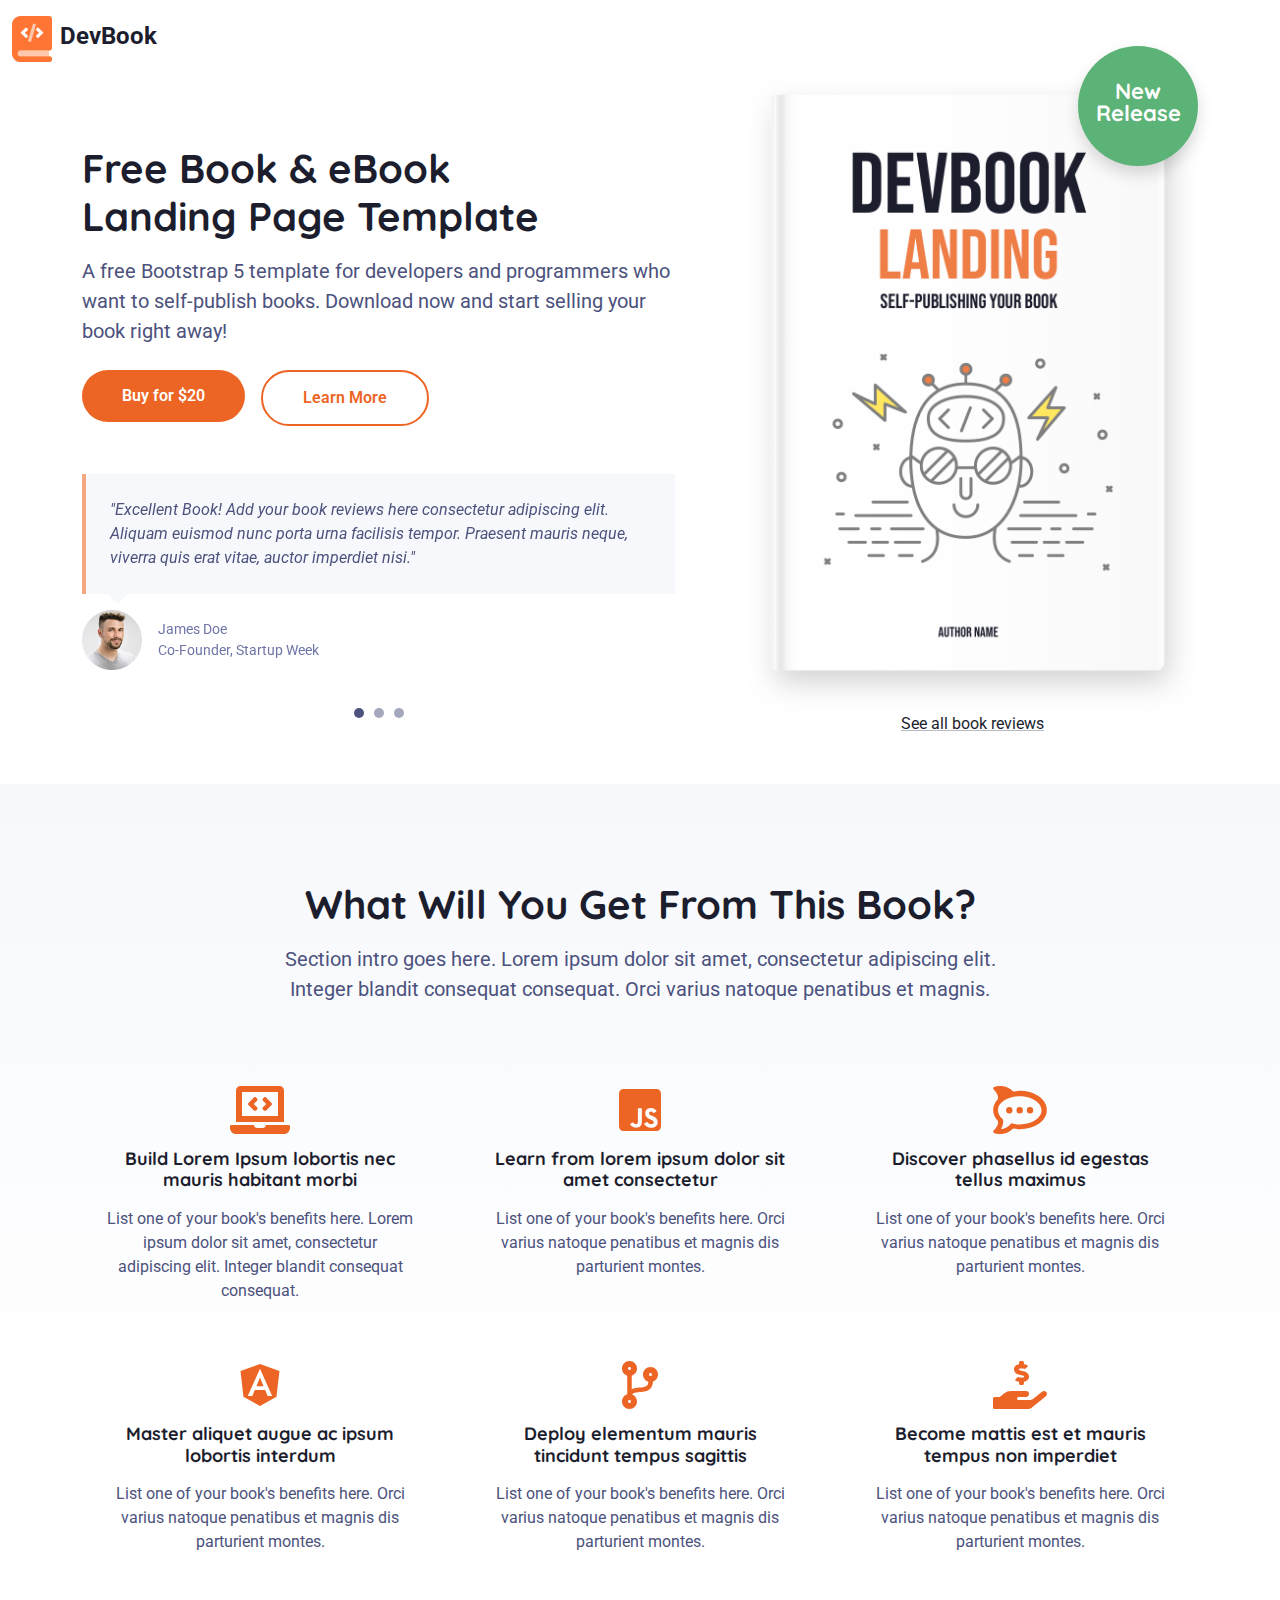
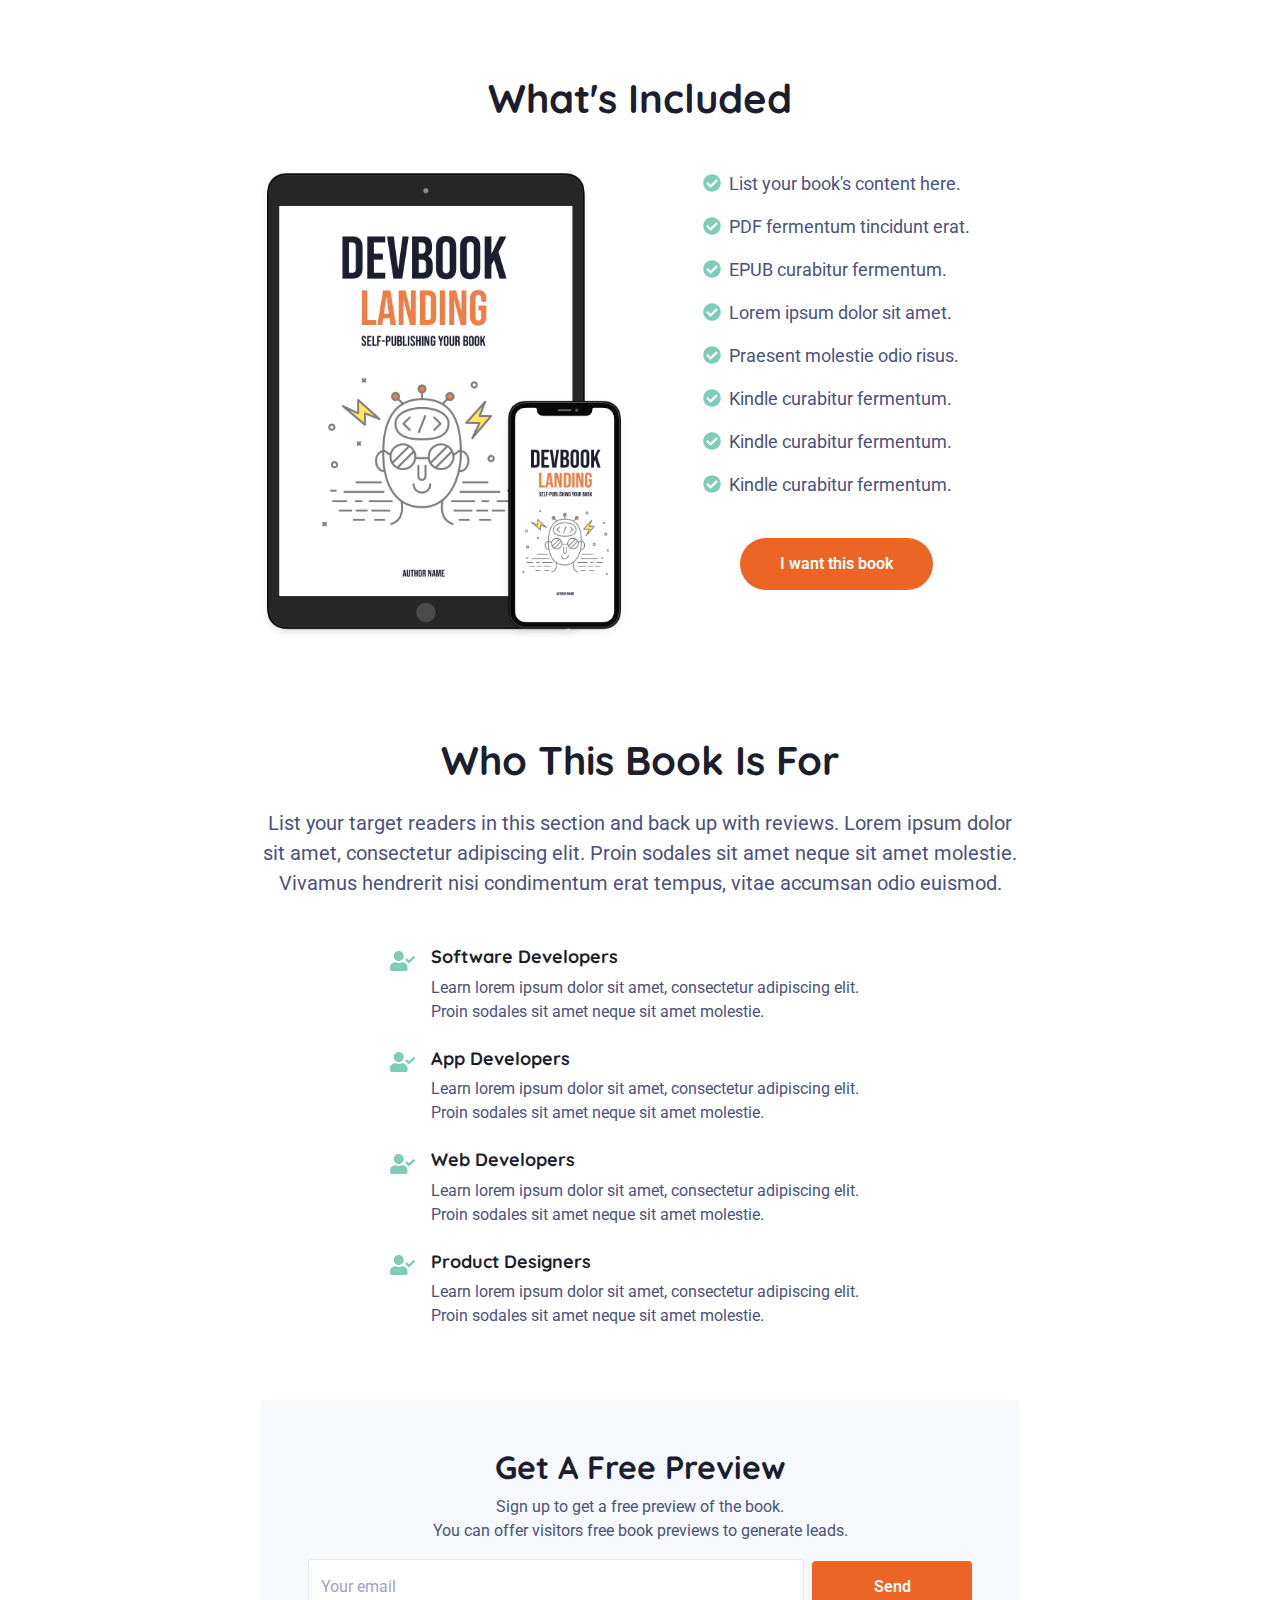
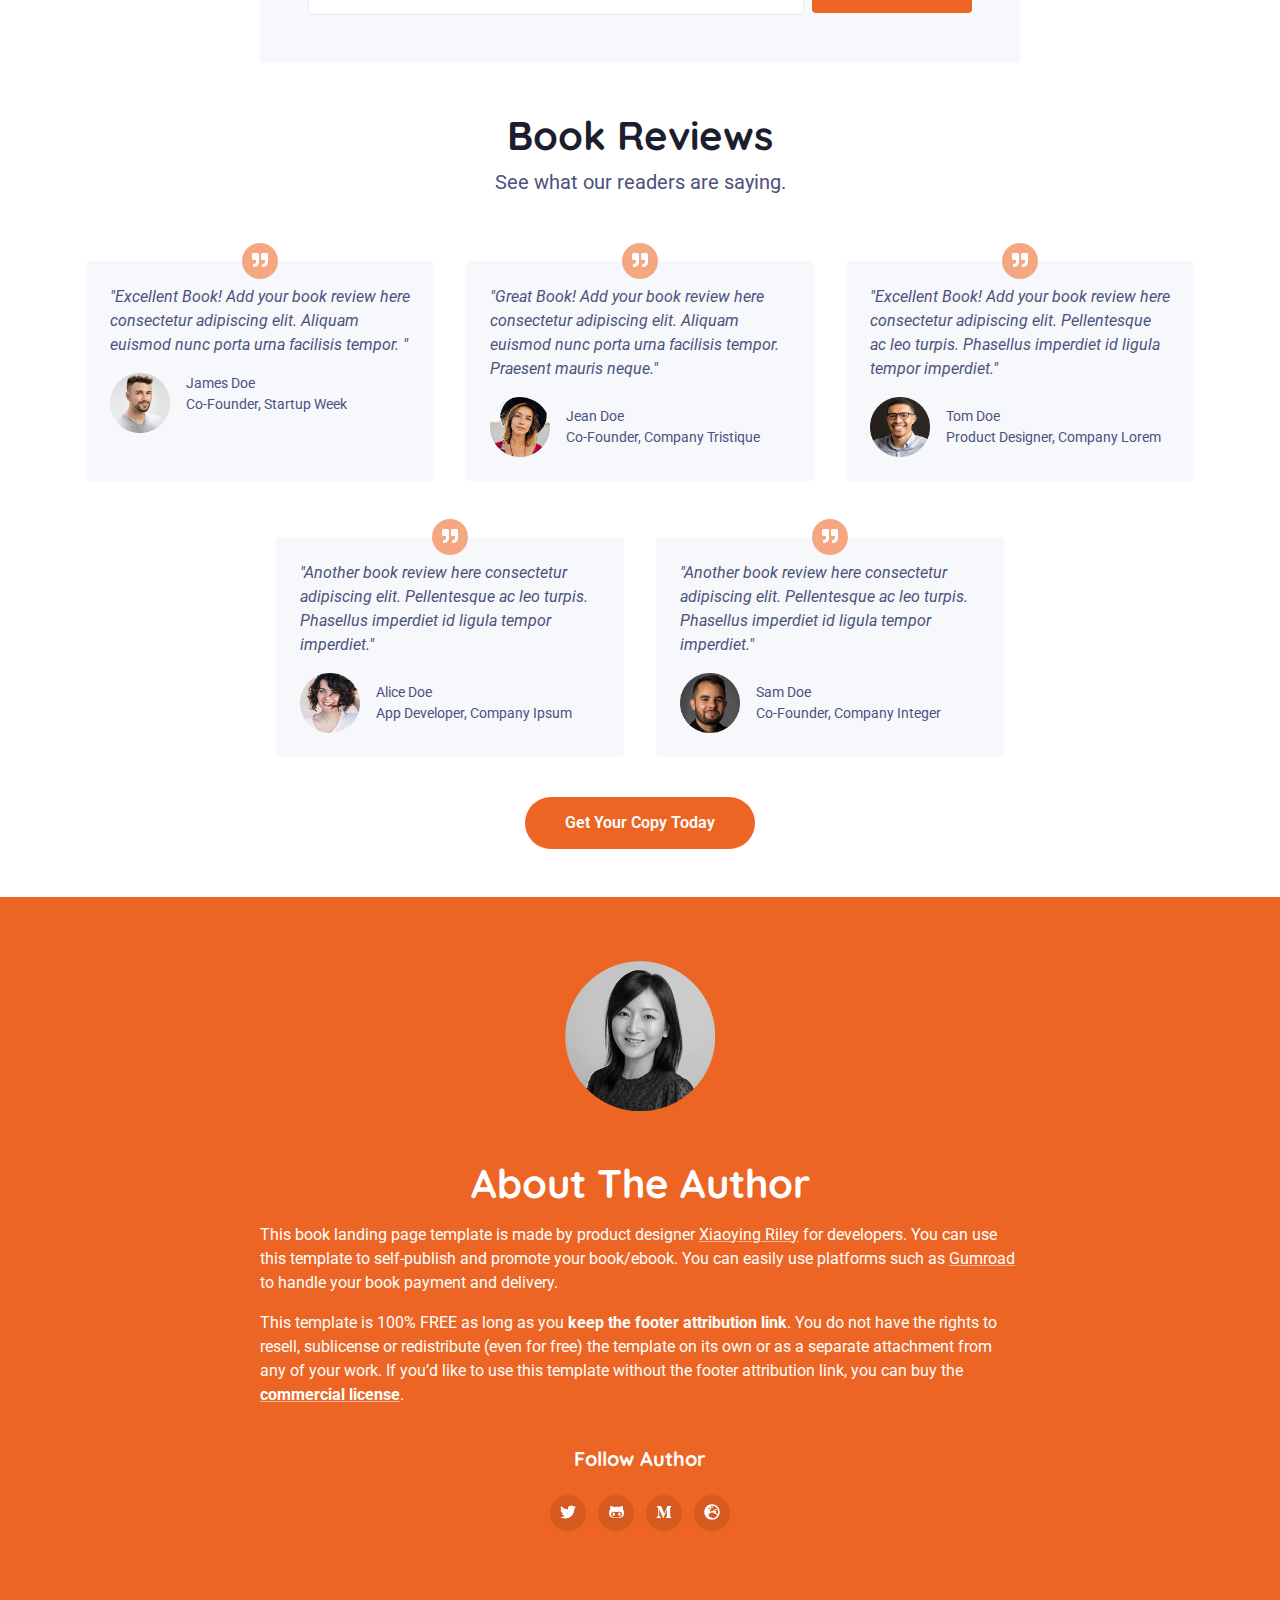
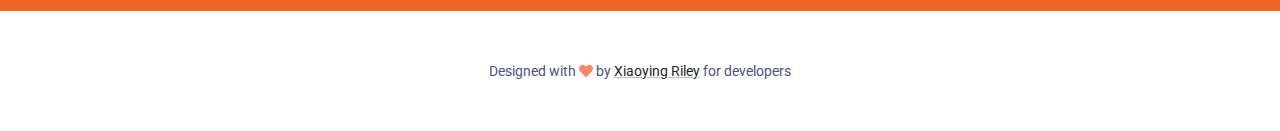
==== index.html @ 5df31b60 "tt" ====
<!DOCTYPE html>
<html lang="en"> 
<head>
    <title>DevBook - Bootstrap 5 Book/eBook Landing Page Template For Developers</title>
    
    <!-- Meta -->
    <meta charset="utf-8">
    <meta http-equiv="X-UA-Compatible" content="IE=edge">
    <meta name="viewport" content="width=device-width, initial-scale=1.0">
    <meta name="description" content="">
    <meta name="author" content="Xiaoying Riley at 3rd Wave Media">    
    <link rel="shortcut icon" href="favicon.ico"> 
    
    <!-- Google Font -->
    <link href="https://fonts.googleapis.com/css?family=Quicksand:700|Roboto:400,400i,700&display=swap" rel="stylesheet">
    
    <!-- FontAwesome JS-->
    <script defer src="assets/fontawesome/js/all.min.js"></script>

    <!-- Theme CSS -->  
    <link id="theme-style" rel="stylesheet" href="assets/css/theme.css">

</head> 

<body>    
    <header class="header">	    
        <div class="branding">
            <div class="container-fluid position-relative py-3">
                <div class="logo-wrapper">
	                <div class="site-logo"><a class="navbar-brand" href="index.html"><img class="logo-icon me-2" src="assets/images/site-logo.svg" alt="logo" ><span class="logo-text">DevBook</span></a></div>    
                </div><!--//docs-logo-wrapper-->
	        
            </div><!--//container-->
        </div><!--//branding-->
    </header><!--//header-->
    
    <section class="hero-section">
	    <div class="container">
		    <div class="row">
			    <div class="col-12 col-md-7 pt-5 mb-5 align-self-center">
				    <div class="promo pe-md-3 pe-lg-5">
					    <h1 class="headline mb-3">
						    Free Book &amp; eBook <br>Landing Page Template   
					    </h1><!--//headline-->
					    <div class="subheadline mb-4">
						    A free Bootstrap 5 template for developers and programmers who want to self-publish books. Download now and start selling your book right away!
						    
					    </div><!--//subheading-->
					    
					    <div class="cta-holder row gx-md-3 gy-3 gy-md-0">
						    <div class="col-12 col-md-auto">
						        <a class="btn btn-primary w-100" href="https://themes.3rdwavemedia.com/bootstrap-templates/startup/devbook-free-bootstrap-5-book-ebook-landing-page-template-for-developers/">Buy for $20</a>
						    </div>
						    <div class="col-12 col-md-auto">
						        <a class="btn btn-secondary scrollto w-100" href="#benefits-section">Learn More</a>
						    </div>
					    </div><!--//cta-holder-->
					    
					    <div class="hero-quotes mt-5">
						    <div id="quotes-carousel" class="quotes-carousel carousel slide carousel-fade mb-5" data-bs-ride="carousel" data-bs-interval="8000">
								<ol class="carousel-indicators">
									<li data-bs-target="#quotes-carousel" data-bs-slide-to="0" class="active"></li>
									<li data-bs-target="#quotes-carousel" data-bs-slide-to="1"></li>
									<li data-bs-target="#quotes-carousel" data-bs-slide-to="2"></li>
								</ol>
							  
							    <div class="carousel-inner">
								    <div class="carousel-item active">
								        <blockquote class="quote p-4 theme-bg-light">
									        "Excellent Book! Add your book reviews here consectetur adipiscing elit. Aliquam euismod nunc porta urna facilisis tempor. Praesent mauris neque, viverra quis erat vitae, auctor imperdiet nisi."     
								        </blockquote><!--//item-->
								        <div class="source row gx-md-3 gy-3 gy-md-0 align-items-center">
									        <div class="col-12 col-md-auto text-center text-md-start">
									            <img class="source-profile" src="assets/images/profiles/profile-1.png" alt="image" >
									        </div><!--//col-->
									        <div class="col source-info text-center text-md-start">
										        <div class="source-name">James Doe</div>
										        <div class="soure-title">Co-Founder, Startup Week</div>
										    </div><!--//col-->
								        </div><!--//source-->
								    </div><!--//carousel-item-->
								    <div class="carousel-item">
								        <blockquote class="quote p-4 theme-bg-light">
									        "Highly recommended consectetur adipiscing elit. Proin et auctor dolor, sed venenatis massa. Vestibulum ullamcorper lobortis nisi non placerat praesent mauris neque"     
								        </blockquote><!--//item-->
								        <div class="source row gx-md-3 gy-3 gy-md-0 align-items-center">
									        <div class="col-12 col-md-auto text-center text-md-start">
									            <img class="source-profile" src="assets/images/profiles/profile-2.png" alt="image" >
									        </div><!--//col-->
									        <div class="col source-info text-center text-md-start">
										        <div class="source-name">Jean Doe</div>
										        <div class="soure-title">Co-Founder, Startup Week</div>
										    </div><!--//col-->
								        </div><!--//source-->
								    </div><!--//carousel-item-->
								    <div class="carousel-item">
								        <blockquote class="quote p-4 theme-bg-light">
									        "Awesome! Lorem ipsum dolor sit amet, consectetur adipiscing elit. Aliquam euismod nunc porta urna facilisis tempor. Praesent mauris neque, viverra quis erat vitae."     
								        </blockquote><!--//item-->
								        <div class="source row gx-md-3 gy-3 gy-md-0 align-items-center">
									        <div class="col-12 col-md-auto text-center text-md-start">
									            <img class="source-profile" src="assets/images/profiles/profile-3.png" alt="image" >
									        </div><!--//col-->
									        <div class="col source-info text-center text-md-start">
										        <div class="source-name">Andy Doe</div>
										        <div class="soure-title">Frontend Developer, Company Lorem</div>
										    </div><!--//col-->
								        </div><!--//source-->
								    </div><!--//carousel-item-->
								</div><!--//carousel-inner-->
							</div><!--//quotes-carousel-->
							
					    </div><!--//hero-quotes-->
				    </div><!--//promo-->
			    </div><!--col-->
			    <div class="col-12 col-md-5 mb-5 align-self-center">
				    <div class="book-cover-holder">
					    <img class="img-fluid book-cover" src="assets/images/devbook-cover.png" alt="book cover" >
					    <div class="book-badge d-inline-block shadow">
						    New<br>Release
					    </div>
				    </div><!--//book-cover-holder-->
				    <div class="text-center"><a class="theme-link scrollto" href="#reviews-section">See all book reviews</a></div>
			    </div><!--col-->
		    </div><!--//row-->
	    </div><!--//container-->
    </section><!--//hero-section-->
    
    <section id="benefits-section" class="benefits-section theme-bg-light-gradient py-5">
	    <div class="container py-5">
		    <h2 class="section-heading text-center mb-3">What Will You Get From This Book?</h2>
		    <div class="section-intro single-col-max mx-auto text-center mb-5">Section intro goes here. Lorem ipsum dolor sit amet, consectetur adipiscing elit. Integer blandit consequat consequat. Orci varius natoque penatibus et magnis. </div>
		    <div class="row text-center">
			    <div class="item col-12 col-md-6 col-lg-4">
				    <div class="item-inner p-3 p-lg-4">
					    <div class="item-header mb-3">
						    <div class="item-icon"><i class="fas fa-laptop-code"></i></div>
						    <h3 class="item-heading">Build Lorem Ipsum lobortis nec mauris habitant morbi</h3>
					    </div><!--//item-heading-->
					    <div class="item-desc">
						    List one of your book's benefits here. Lorem ipsum dolor sit amet, consectetur adipiscing elit. Integer blandit consequat consequat. 
					    </div><!--//item-desc-->
				    </div><!--//item-inner-->
			    </div><!--//item-->
			    <div class="item col-12 col-md-6 col-lg-4">
				    <div class="item-inner p-3 p-lg-4">
					    <div class="item-header mb-3">
						    <div class="item-icon"><i class="fab fa-js-square"></i></div>
						    <h3 class="item-heading">Learn from lorem ipsum dolor sit amet consectetur</h3>
					    </div><!--//item-heading-->
					    <div class="item-desc">
						    List one of your book's benefits here. Orci varius natoque penatibus et magnis dis parturient montes.
					    </div><!--//item-desc-->
				    </div><!--//item-inner-->
			    </div><!--//item-->
			    <div class="item col-12 col-md-6 col-lg-4">
				    <div class="item-inner p-3 p-lg-4">
					    <div class="item-header mb-3">
						    <div class="item-icon"><i class="fab fa-rocketchat"></i></div>
						    <h3 class="item-heading">Discover phasellus id egestas tellus maximus</h3>
					    </div><!--//item-heading-->
					    <div class="item-desc">
						    List one of your book's benefits here. Orci varius natoque penatibus et magnis dis parturient montes. 
					    </div><!--//item-desc-->
				    </div><!--//item-inner-->
			    </div><!--//item-->
			    <div class="item col-12 col-md-6 col-lg-4">
				    <div class="item-inner p-3 p-lg-4">
					    <div class="item-header mb-3">
						    <div class="item-icon"><i class="fab fa-angular"></i></div>
						    <h3 class="item-heading">Master aliquet augue ac ipsum lobortis interdum</h3>
					    </div><!--//item-heading-->
					    <div class="item-desc">
						    List one of your book's benefits here. Orci varius natoque penatibus et magnis dis parturient montes. 
					    </div><!--//item-desc-->
				    </div><!--//item-inner-->
			    </div><!--//item-->
			    <div class="item col-12 col-md-6 col-lg-4">
				    <div class="item-inner p-3 p-lg-4">
					    <div class="item-header mb-3">
						    <div class="item-icon"><i class="fas fa-code-branch"></i></div>
						    <h3 class="item-heading">Deploy elementum mauris tincidunt tempus sagittis</h3>
					    </div><!--//item-heading-->
					    <div class="item-desc">
						    List one of your book's benefits here. Orci varius natoque penatibus et magnis dis parturient montes. 
					    </div><!--//item-desc-->
				    </div><!--//item-inner-->
			    </div><!--//item-->
			    <div class="item col-12 col-md-6 col-lg-4">
				    <div class="item-inner p-3 p-lg-4">
					    <div class="item-header mb-3">
						    <div class="item-icon"><i class="fas fa-hand-holding-usd"></i></div>
						    <h3 class="item-heading">Become mattis est et mauris tempus non imperdiet</h3>
					    </div><!--//item-heading-->
					    <div class="item-desc">
						    List one of your book's benefits here. Orci varius natoque penatibus et magnis dis parturient montes. 
					    </div><!--//item-desc-->
				    </div><!--//item-inner-->
			    </div><!--//item-->
		    </div><!--//row-->
	    </div><!--//container-->
    </section><!--//benefits-section-->
    
    <section id="content-section" class="content-section">
	    <div class="container">
		    <div class="single-col-max mx-auto">
		    <h2 class="section-heading text-center mb-5">What's Included</h2>
			    <div class="row">
				    <div class="col-12 col-md-6">
					    <div class="figure-holder mb-5">
						    <img class="img-fluid" src="assets/images/devbook-devices.png" alt="image" >
					    </div><!--//figure-holder-->
				    </div><!--//col-->
				    <div class="col-12 col-md-6 mb-5">
					    <div class="key-points mb-4 text-center">
						    <ul class="key-points-list list-unstyled mb-4 mx-auto d-inline-block text-start">
							    <li><i class="fas fa-check-circle me-2"></i>List your book's content here.</li>
							    <li><i class="fas fa-check-circle me-2"></i>PDF fermentum tincidunt erat.</li>
							    <li><i class="fas fa-check-circle me-2"></i>EPUB curabitur fermentum.</li>
							    <li><i class="fas fa-check-circle me-2"></i>Lorem ipsum dolor sit amet.</li>
							    <li><i class="fas fa-check-circle me-2"></i>Praesent molestie odio risus. </li>
							    <li><i class="fas fa-check-circle me-2"></i>Kindle curabitur fermentum.</li>
							    <li><i class="fas fa-check-circle me-2"></i>Kindle curabitur fermentum.</li>
							    <li><i class="fas fa-check-circle me-2"></i>Kindle curabitur fermentum.</li>
						    </ul>
						    <div class="text-center"><a class="btn btn-primary" href="https://themes.3rdwavemedia.com/bootstrap-templates/startup/devbook-free-bootstrap-5-book-ebook-landing-page-template-for-developers/">I want this book</a></div>
					    </div><!--//key-points-->
					    
				    </div><!--//col-12-->   
			    </div><!--//row-->
		    </div><!--//single-col-max-->
	    </div><!--//container-->
    </section><!--//content-section-->
    
    <section id="audience-section" class="audience-section py-5">
	    <div class="container">
		    <h2 class="section-heading text-center mb-4">Who This Book Is For</h2>
		    <div class="section-intro single-col-max mx-auto text-center mb-5">
			    List your target readers in this section and back up with reviews. Lorem ipsum dolor sit amet, consectetur adipiscing elit. Proin sodales sit amet neque sit amet molestie. Vivamus hendrerit nisi condimentum erat tempus, vitae accumsan odio euismod.
		    </div><!--//section-intro-->
		    <div class="audience mx-auto">
			    <div class="item row gx-3">
				    <div class="col-auto item-icon"><i class="fas fa-user-check"></i></div>
				    <div class="col">
					    <h4 class="item-title">Software Developers</h4>
					    <div class="item-desc">Learn lorem ipsum dolor sit amet, consectetur adipiscing elit. Proin sodales sit amet neque sit amet molestie.</div>
				    </div><!--//col-->
			    </div><!--//item-->			    
			    <div class="item row gx-3">
				    <div class="col-auto item-icon"><i class="fas fa-user-check"></i></div>
				    <div class="col">
					    <h4 class="item-title">App Developers</h4>
					    <div class="item-desc">Learn lorem ipsum dolor sit amet, consectetur adipiscing elit. Proin sodales sit amet neque sit amet molestie.</div>
				    </div><!--//col-->
			    </div><!--//item-->			    
			    <div class="item row gx-3">
				    <div class="col-auto item-icon"><i class="fas fa-user-check"></i></div>
				    <div class="col">
					    <h4 class="item-title">Web Developers</h4>
					    <div class="item-desc">Learn lorem ipsum dolor sit amet, consectetur adipiscing elit. Proin sodales sit amet neque sit amet molestie.</div>
				    </div><!--//col-->
			    </div><!--//item-->
			    <div class="item row gx-3">
				    <div class="col-auto item-icon"><i class="fas fa-user-check"></i></div>
				    <div class="col">
					    <h4 class="item-title">Product Designers</h4>
					    <div class="item-desc">Learn lorem ipsum dolor sit amet, consectetur adipiscing elit. Proin sodales sit amet neque sit amet molestie.</div>
				    </div><!--//col-->
			    </div><!--//item-->
		    </div><!--//audience-->
	    </div><!--//container-->
    </section><!--//audience-section-->
    
    <section id="form-section" class="form-section">
	    <div class="container">
		    <div class="lead-form-wrapper single-col-max mx-auto theme-bg-light rounded p-5">
			    <h2 class="form-heading text-center">Get A Free Preview</h2>
			    <div class="form-intro text-center mb-3">Sign up to get a free preview of the book. <br>You can offer visitors free book previews to generate leads.</div>
			    <div class="form-wrapper mx-auto">					
					<form class="signup-form row g-2 align-items-center">
	                    <div class="col-12 col-lg-9">
	                        <label class="sr-only" for="semail">Email</label>
	                        <input type="email" id="semail" name="semail1" class="form-control me-md-1 semail" placeholder="Your email">
	                    </div>
	                    <div class="col-12 col-lg-3">
	                        <button type="submit" class="btn btn-primary btn-submit w-100">Send</button>
	                    </div>
	                </form><!--//signup-form-->
			    </div><!--//form-wrapper-->
		    </div><!--//lead-form-wrapper-->
	    </div><!--//container-->
    </section><!--//form-section-->
    
    <section id="reviews-section" class="reviews-section py-5">
	    <div class="container">
		    <h2 class="section-heading text-center">Book Reviews</h2>
		    <div class="section-intro text-center single-col-max mx-auto mb-5">See what our readers are saying. </div>
		    <div class="row justify-content-center">
			    <div class="item col-12 col-lg-4 p-3 mb-4">
				    <div class="item-inner theme-bg-light rounded p-4">
					    
					    <blockquote class="quote">
					        "Excellent Book! Add your book review here consectetur adipiscing elit. Aliquam euismod nunc porta urna facilisis tempor. "     
				        </blockquote><!--//item-->
				        <div class="source row gx-md-3 gy-3 gy-md-0">
					        <div class="col-12 col-md-auto text-center text-md-start">
					            <img class="source-profile" src="assets/images/profiles/profile-1.png" alt="image" >
					        </div><!--//col-->
					        <div class="col source-info text-center text-md-start">
						        <div class="source-name">James Doe</div>
						        <div class="soure-title">Co-Founder, Startup Week</div>
						    </div><!--//col-->
				        </div><!--//source-->
				        <div class="icon-holder"><i class="fas fa-quote-right"></i></div>
				    </div><!--//inner-->
			    </div><!--//item-->
			    <div class="item col-12 col-lg-4 p-3 mb-4">
				    <div class="item-inner theme-bg-light rounded p-4">
					    <blockquote class="quote">
					        "Great Book! Add your book review here consectetur adipiscing elit. Aliquam euismod nunc porta urna facilisis tempor. Praesent mauris neque."     
				        </blockquote><!--//item-->				        
				        <div class="source row gx-md-3 gy-3 gy-md-0 align-items-center">
					        <div class="col-12 col-md-auto text-center text-md-start">
					            <img class="source-profile" src="assets/images/profiles/profile-2.png" alt="image" >
					        </div><!--//col-->
					        <div class="col source-info text-center text-md-start">
						        <div class="source-name">Jean Doe</div>
						        <div class="soure-title">Co-Founder, Company Tristique</div>
						    </div><!--//col-->
				        </div><!--//source-->
				        
				         <div class="icon-holder"><i class="fas fa-quote-right"></i></div>
				    </div><!--//inner-->
			    </div><!--//item-->
			    <div class="item col-12 col-lg-4 p-3 mb-4">
				    <div class="item-inner theme-bg-light rounded p-4">
					    <blockquote class="quote">
					        "Excellent Book! Add your book review here consectetur adipiscing elit. Pellentesque ac leo turpis. Phasellus imperdiet id ligula tempor imperdiet."     
				        </blockquote><!--//item-->
				        <div class="source row gx-md-3 gy-3 gy-md-0 align-items-center">
					        <div class="col-12 col-md-auto text-center text-md-start">
					            <img class="source-profile" src="assets/images/profiles/profile-3.png" alt="image" >
					        </div><!--//col-->
					        <div class="col source-info text-center text-md-start">
						        <div class="source-name">Tom Doe</div>
						        <div class="soure-title">Product Designer, Company Lorem</div>
						    </div><!--//col-->
				        </div><!--//source-->
				         <div class="icon-holder"><i class="fas fa-quote-right"></i></div>
				    </div><!--//inner-->
			    </div><!--//item-->
			    <div class="item col-12 col-lg-4 p-3 mb-4">
				    <div class="item-inner theme-bg-light rounded p-4">
					    <blockquote class="quote">
					        "Another book review here consectetur adipiscing elit. Pellentesque ac leo turpis. Phasellus imperdiet id ligula tempor imperdiet."     
				        </blockquote><!--//item-->
				        <div class="source row gx-md-3 gy-3 gy-md-0 align-items-center">
					        <div class="col-12 col-md-auto text-center text-md-start">
					            <img class="source-profile" src="assets/images/profiles/profile-4.png" alt="image" >
					        </div><!--//col-->
					        <div class="col source-info text-center text-md-start">
						        <div class="source-name">Alice Doe</div>
						        <div class="soure-title">App Developer, Company Ipsum</div>
						    </div><!--//col-->
				        </div><!--//source-->
				        <div class="icon-holder"><i class="fas fa-quote-right"></i></div>
				    </div><!--//inner-->
			    </div><!--//item-->
			    <div class="item col-12 col-lg-4 p-3 mb-4">
				    <div class="item-inner theme-bg-light rounded p-4">
					    <blockquote class="quote">
					        "Another book review here consectetur adipiscing elit. Pellentesque ac leo turpis. Phasellus imperdiet id ligula tempor imperdiet."     
				        </blockquote><!--//item-->
				        <div class="source row gx-md-3 gy-3 gy-md-0 align-items-center">
					        <div class="col-12 col-md-auto text-center text-md-start">
					            <img class="source-profile" src="assets/images/profiles/profile-5.png" alt="image" >
					        </div><!--//col-->
					        <div class="col source-info text-center text-md-start">
						        <div class="source-name">Sam Doe</div>
						        <div class="soure-title">Co-Founder, Company Integer</div>
						    </div><!--//col-->
				        </div><!--//source-->
				        <div class="icon-holder"><i class="fas fa-quote-right"></i></div>
				    </div><!--//inner-->
			    </div><!--//item-->
		    </div><!--//row-->
		    <div class="text-center">
		        <a class="btn btn-primary" href="https://themes.3rdwavemedia.com/bootstrap-templates/startup/devbook-free-bootstrap-5-book-ebook-landing-page-template-for-developers/">Get Your Copy Today</a>
		    </div>
	    </div><!--//container-->
    </section><!--//reviews-section-->
    
    <section id="author-section" class="author-section section theme-bg-primary py-5">
	    <div class="container py-3">
		    <div class="author-profile text-center mb-5">
			    <img class="author-pic" src="assets/images/profiles/author-profile.png" alt="image" >
		    </div><!--//author-profile-->
		    <h2 class="section-heading text-center text-white mb-3">About The Author</h2>
		    <div class="author-bio single-col-max mx-auto">
			    <p>This book landing page template is made by product designer <a class="theme-link" href="http://themes.3rdwavemedia.com" target="_blank">Xiaoying Riley</a> for developers. You can use this template to self-publish and promote your book/ebook. You can easily use platforms such as <a class="theme-link" href="https://gumroad.com/" target="_blank">Gumroad</a> to handle your book payment and delivery.</p>
			    <p> This template is 100% FREE as long as you <strong>keep the footer attribution link</strong>. You do not have the rights to resell, sublicense or redistribute (even for free) the template on its own or as a separate attachment from any of your work. If you’d like to use this template without the footer attribution link, you can buy the <a class="theme-link" href="https://themes.3rdwavemedia.com/bootstrap-templates/startup/devbook-free-bootstrap-5-book-ebook-landing-page-template-for-developers/" target="_blank"><strong>commercial license</strong></a>.</p>
			    <div class="author-links text-center pt-4">
			        <h5 class="text-white mb-4">Follow Author</h5>
				    <ul class="social-list list-unstyled">
					    <li class="list-inline-item"><a href="https://twitter.com/3rdwave_themes"><i class="fab fa-twitter"></i></a></li>
					    <li class="list-inline-item"><a href="https://github.com/xriley"><i class="fab fa-github-alt"></i></a></li> 
			            <li class="list-inline-item"><a href="https://medium.com/@3rdwave_themes"><i class="fab fa-medium-m"></i></a></li>
			            
			            <li class="list-inline-item"><a href="https://themes.3rdwavemedia.com/"><i class="fas fa-globe-europe"></i></a></li>
			        </ul><!--//social-list-->
			    </div><!--//author-links-->
			    
		    </div><!--//author-bio-->
		    
	    </div><!--//container-->
    </section><!--//author-section-->
    
    

    <footer class="footer">

	    <div class="footer-bottom text-center py-5">

	        <!--/* This template is free as long as you keep the footer attribution link. If you'd like to use the template without the attribution link, you can buy the commercial license via our website: themes.3rdwavemedia.com Thank you for your support. :) */-->
            <small class="copyright">Designed with <i class="fas fa-heart" style="color: #fb866a;"></i> by <a class="theme-link" href="http://themes.3rdwavemedia.com" target="_blank">Xiaoying Riley</a> for developers</small>
 
	    </div>
	    
    </footer>
       
    <!-- Javascript -->          
    <script src="assets/plugins/popper.min.js"></script>
    <script src="assets/plugins/bootstrap/js/bootstrap.min.js"></script> 
    <script src="assets/plugins/smoothscroll.min.js"></script> 
    
    <script src="assets/js/main.js"></script>

</body>
</html>
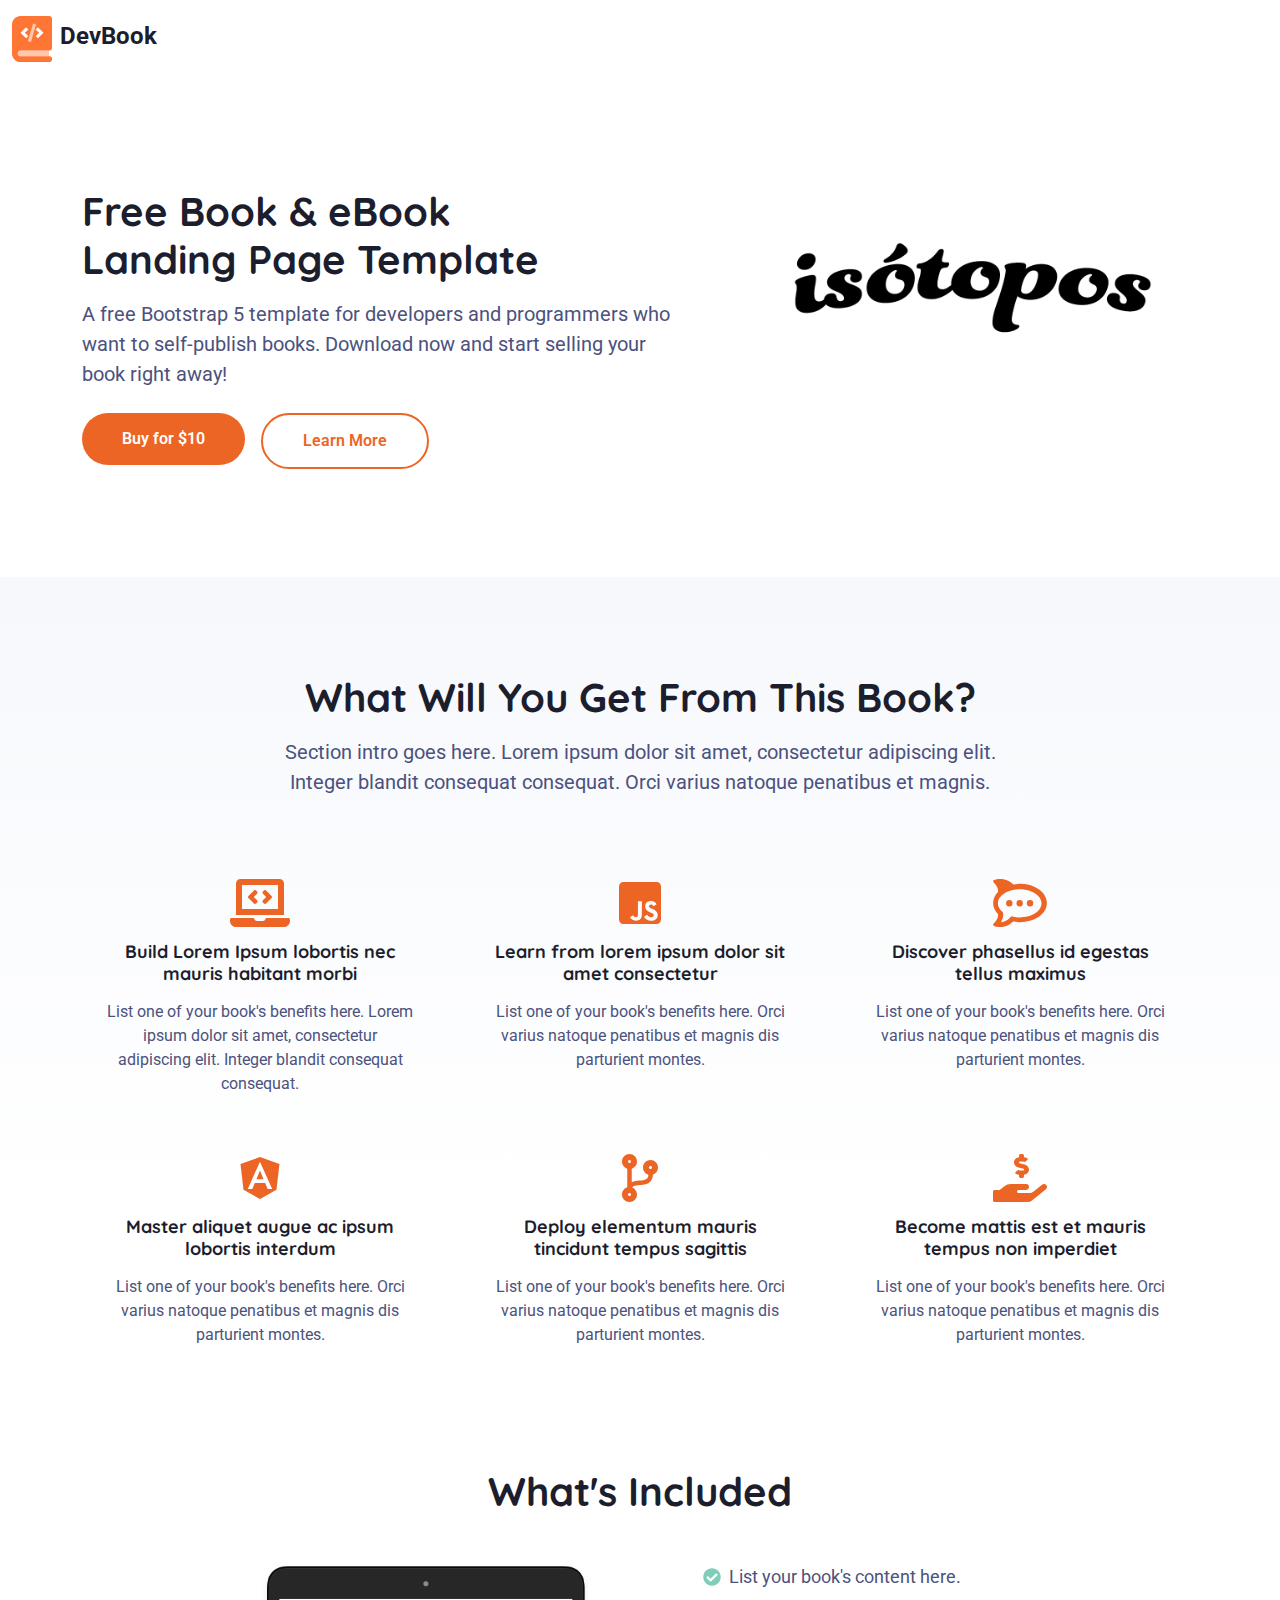
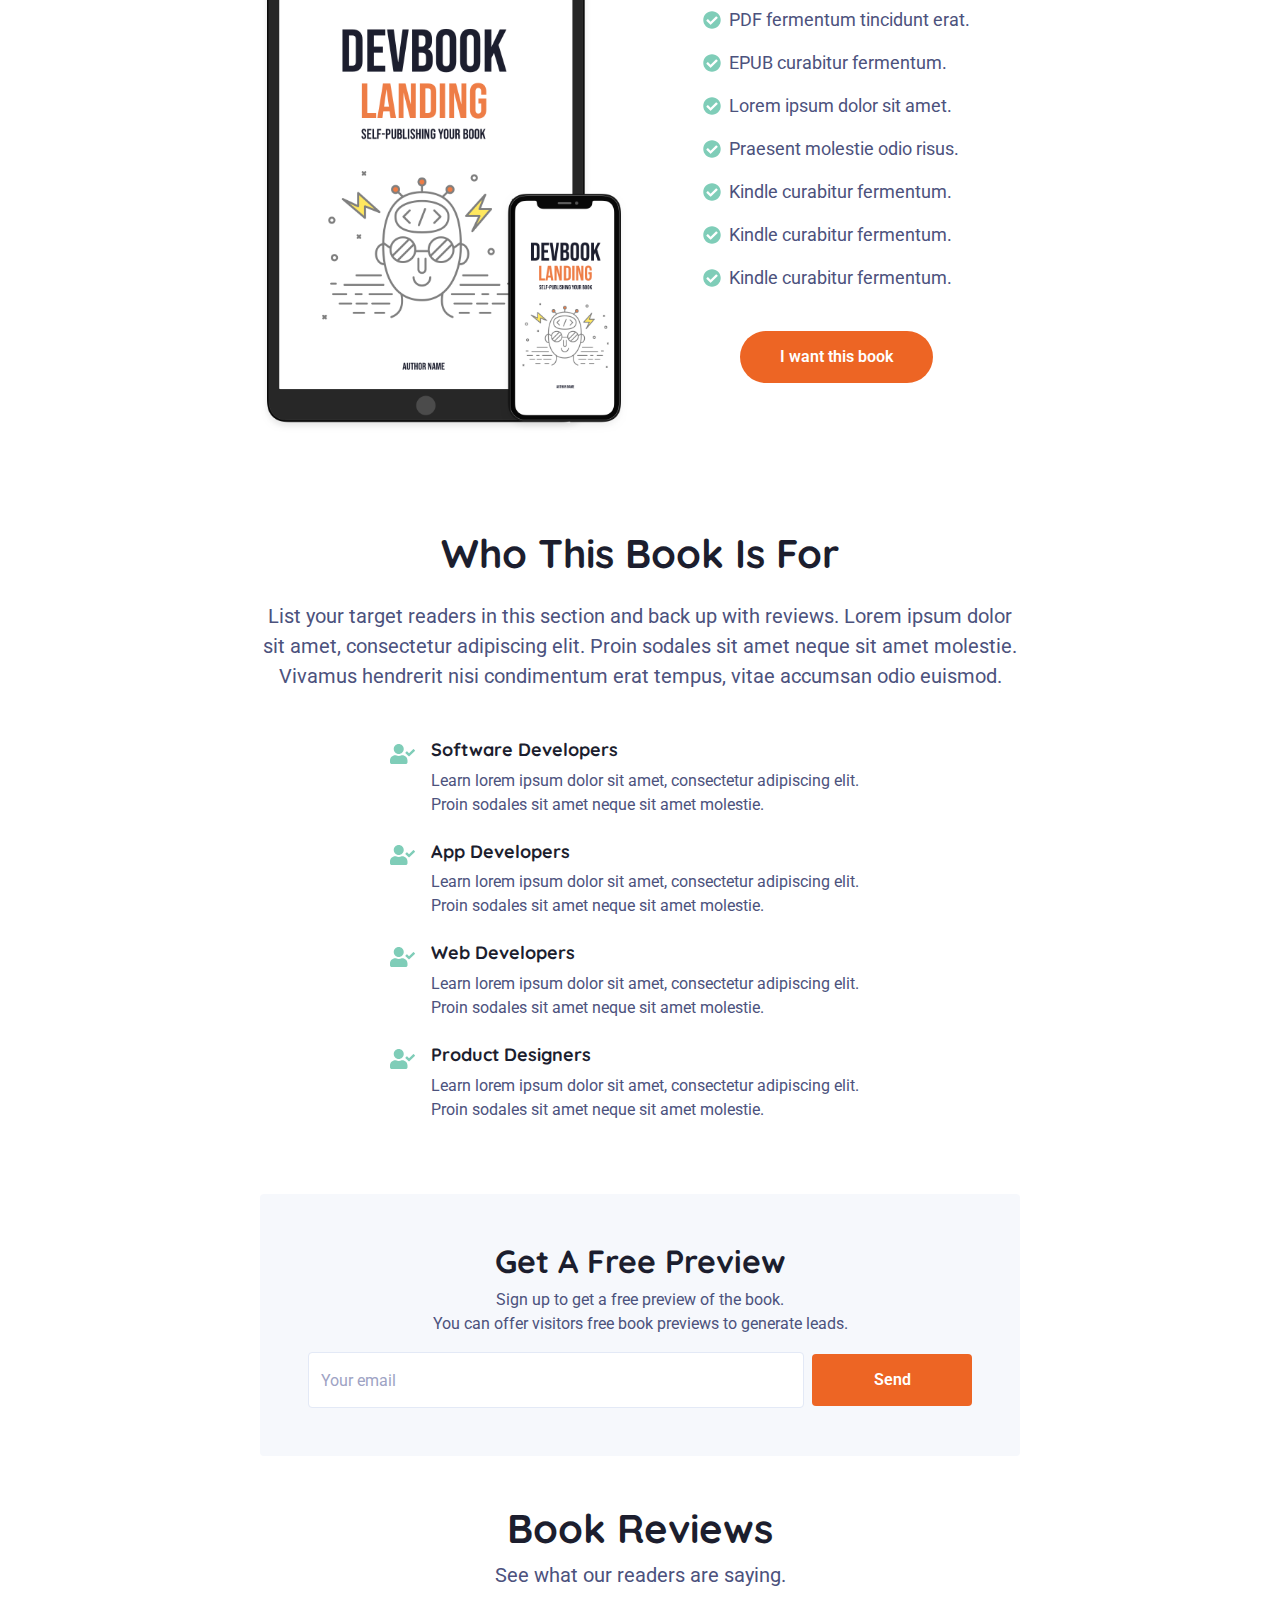
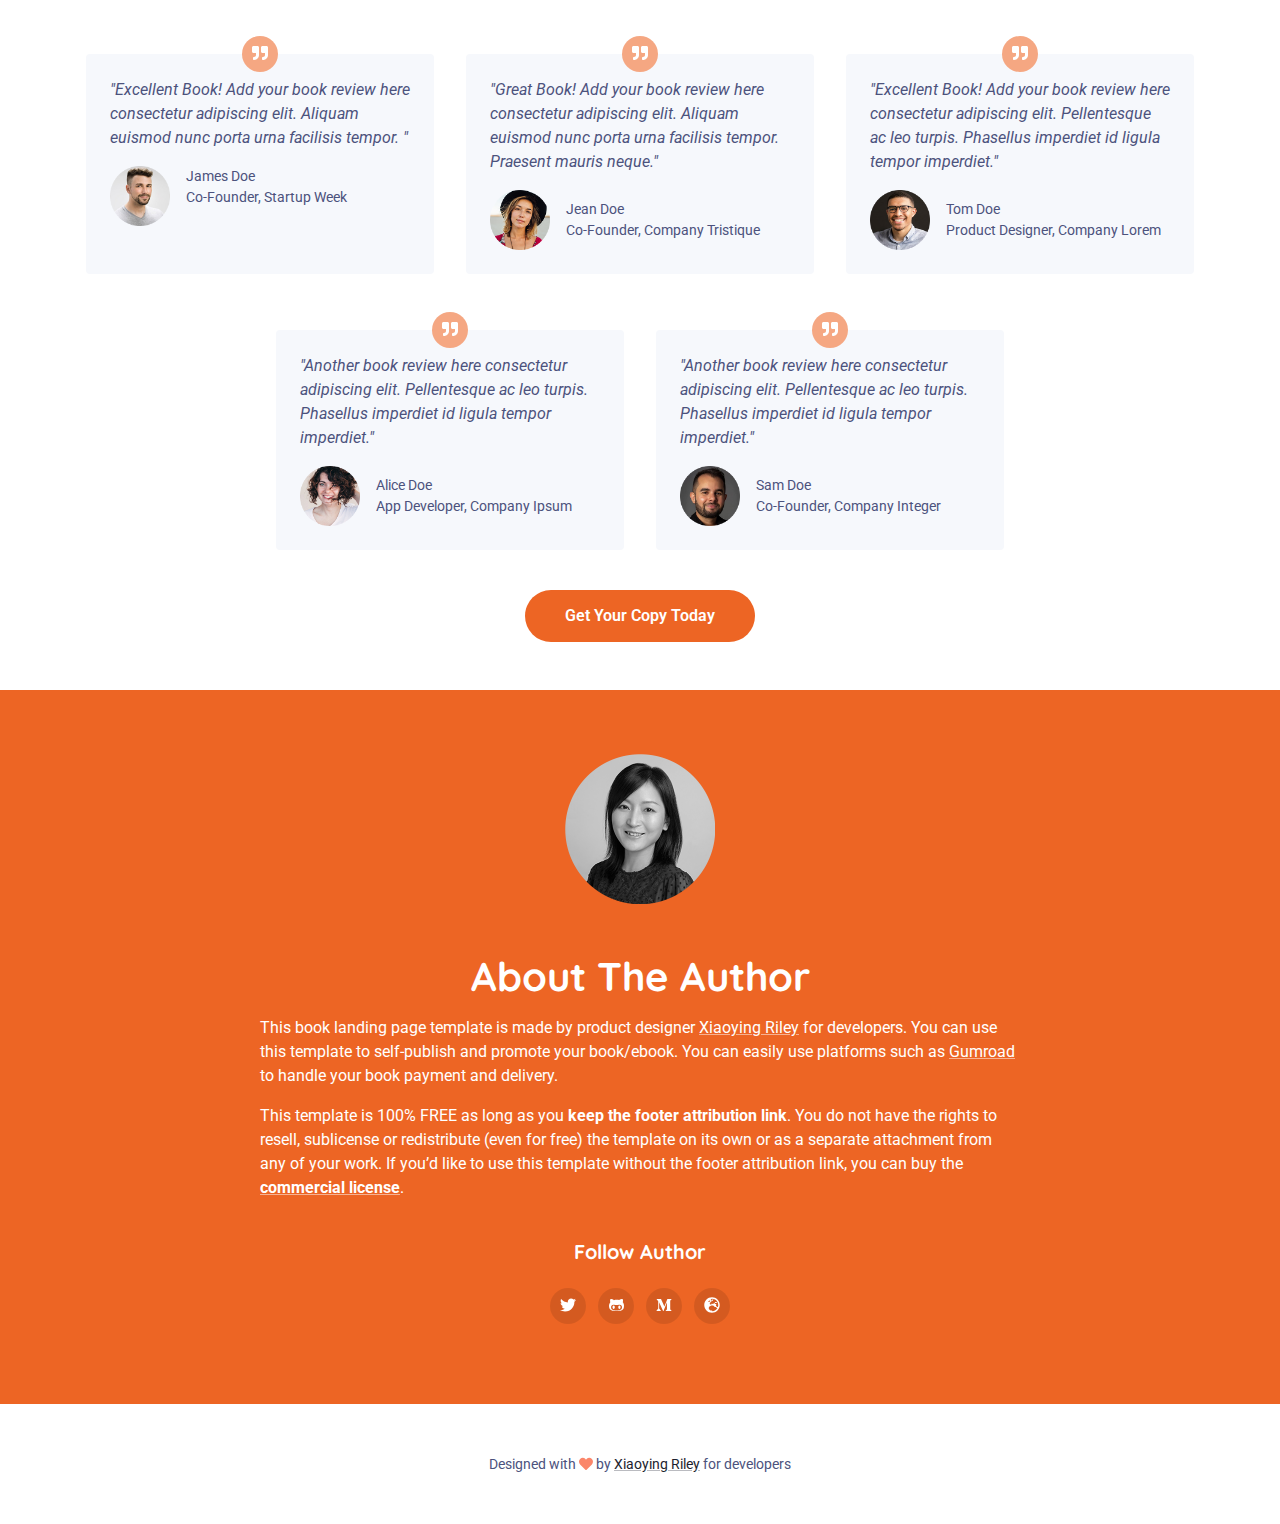
==== commit 5efcee6d: "replaced image" ====
--- a/index.html
+++ b/index.html
@@ -1,440 +1,531 @@
 <!DOCTYPE html>
-<html lang="en"> 
+<html lang="en">
+
 <head>
-    <title>DevBook - Bootstrap 5 Book/eBook Landing Page Template For Developers</title>
-    
-    <!-- Meta -->
-    <meta charset="utf-8">
-    <meta http-equiv="X-UA-Compatible" content="IE=edge">
-    <meta name="viewport" content="width=device-width, initial-scale=1.0">
-    <meta name="description" content="">
-    <meta name="author" content="Xiaoying Riley at 3rd Wave Media">    
-    <link rel="shortcut icon" href="favicon.ico"> 
-    
-    <!-- Google Font -->
-    <link href="https://fonts.googleapis.com/css?family=Quicksand:700|Roboto:400,400i,700&display=swap" rel="stylesheet">
-    
-    <!-- FontAwesome JS-->
-    <script defer src="assets/fontawesome/js/all.min.js"></script>
-
-    <!-- Theme CSS -->  
-    <link id="theme-style" rel="stylesheet" href="assets/css/theme.css">
-
-</head> 
-
-<body>    
-    <header class="header">	    
-        <div class="branding">
-            <div class="container-fluid position-relative py-3">
-                <div class="logo-wrapper">
-	                <div class="site-logo"><a class="navbar-brand" href="index.html"><img class="logo-icon me-2" src="assets/images/site-logo.svg" alt="logo" ><span class="logo-text">DevBook</span></a></div>    
-                </div><!--//docs-logo-wrapper-->
-	        
-            </div><!--//container-->
-        </div><!--//branding-->
-    </header><!--//header-->
-    
-    <section class="hero-section">
-	    <div class="container">
-		    <div class="row">
-			    <div class="col-12 col-md-7 pt-5 mb-5 align-self-center">
-				    <div class="promo pe-md-3 pe-lg-5">
-					    <h1 class="headline mb-3">
-						    Free Book &amp; eBook <br>Landing Page Template   
-					    </h1><!--//headline-->
-					    <div class="subheadline mb-4">
-						    A free Bootstrap 5 template for developers and programmers who want to self-publish books. Download now and start selling your book right away!
-						    
-					    </div><!--//subheading-->
-					    
-					    <div class="cta-holder row gx-md-3 gy-3 gy-md-0">
-						    <div class="col-12 col-md-auto">
-						        <a class="btn btn-primary w-100" href="https://themes.3rdwavemedia.com/bootstrap-templates/startup/devbook-free-bootstrap-5-book-ebook-landing-page-template-for-developers/">Buy for $20</a>
-						    </div>
-						    <div class="col-12 col-md-auto">
-						        <a class="btn btn-secondary scrollto w-100" href="#benefits-section">Learn More</a>
-						    </div>
-					    </div><!--//cta-holder-->
-					    
-					    <div class="hero-quotes mt-5">
-						    <div id="quotes-carousel" class="quotes-carousel carousel slide carousel-fade mb-5" data-bs-ride="carousel" data-bs-interval="8000">
-								<ol class="carousel-indicators">
-									<li data-bs-target="#quotes-carousel" data-bs-slide-to="0" class="active"></li>
-									<li data-bs-target="#quotes-carousel" data-bs-slide-to="1"></li>
-									<li data-bs-target="#quotes-carousel" data-bs-slide-to="2"></li>
-								</ol>
-							  
-							    <div class="carousel-inner">
-								    <div class="carousel-item active">
-								        <blockquote class="quote p-4 theme-bg-light">
-									        "Excellent Book! Add your book reviews here consectetur adipiscing elit. Aliquam euismod nunc porta urna facilisis tempor. Praesent mauris neque, viverra quis erat vitae, auctor imperdiet nisi."     
-								        </blockquote><!--//item-->
-								        <div class="source row gx-md-3 gy-3 gy-md-0 align-items-center">
-									        <div class="col-12 col-md-auto text-center text-md-start">
-									            <img class="source-profile" src="assets/images/profiles/profile-1.png" alt="image" >
-									        </div><!--//col-->
-									        <div class="col source-info text-center text-md-start">
-										        <div class="source-name">James Doe</div>
-										        <div class="soure-title">Co-Founder, Startup Week</div>
-										    </div><!--//col-->
-								        </div><!--//source-->
-								    </div><!--//carousel-item-->
-								    <div class="carousel-item">
-								        <blockquote class="quote p-4 theme-bg-light">
-									        "Highly recommended consectetur adipiscing elit. Proin et auctor dolor, sed venenatis massa. Vestibulum ullamcorper lobortis nisi non placerat praesent mauris neque"     
-								        </blockquote><!--//item-->
-								        <div class="source row gx-md-3 gy-3 gy-md-0 align-items-center">
-									        <div class="col-12 col-md-auto text-center text-md-start">
-									            <img class="source-profile" src="assets/images/profiles/profile-2.png" alt="image" >
-									        </div><!--//col-->
-									        <div class="col source-info text-center text-md-start">
-										        <div class="source-name">Jean Doe</div>
-										        <div class="soure-title">Co-Founder, Startup Week</div>
-										    </div><!--//col-->
-								        </div><!--//source-->
-								    </div><!--//carousel-item-->
-								    <div class="carousel-item">
-								        <blockquote class="quote p-4 theme-bg-light">
-									        "Awesome! Lorem ipsum dolor sit amet, consectetur adipiscing elit. Aliquam euismod nunc porta urna facilisis tempor. Praesent mauris neque, viverra quis erat vitae."     
-								        </blockquote><!--//item-->
-								        <div class="source row gx-md-3 gy-3 gy-md-0 align-items-center">
-									        <div class="col-12 col-md-auto text-center text-md-start">
-									            <img class="source-profile" src="assets/images/profiles/profile-3.png" alt="image" >
-									        </div><!--//col-->
-									        <div class="col source-info text-center text-md-start">
-										        <div class="source-name">Andy Doe</div>
-										        <div class="soure-title">Frontend Developer, Company Lorem</div>
-										    </div><!--//col-->
-								        </div><!--//source-->
-								    </div><!--//carousel-item-->
-								</div><!--//carousel-inner-->
-							</div><!--//quotes-carousel-->
-							
-					    </div><!--//hero-quotes-->
-				    </div><!--//promo-->
-			    </div><!--col-->
-			    <div class="col-12 col-md-5 mb-5 align-self-center">
-				    <div class="book-cover-holder">
-					    <img class="img-fluid book-cover" src="assets/images/devbook-cover.png" alt="book cover" >
-					    <div class="book-badge d-inline-block shadow">
-						    New<br>Release
-					    </div>
-				    </div><!--//book-cover-holder-->
-				    <div class="text-center"><a class="theme-link scrollto" href="#reviews-section">See all book reviews</a></div>
-			    </div><!--col-->
-		    </div><!--//row-->
-	    </div><!--//container-->
-    </section><!--//hero-section-->
-    
-    <section id="benefits-section" class="benefits-section theme-bg-light-gradient py-5">
-	    <div class="container py-5">
-		    <h2 class="section-heading text-center mb-3">What Will You Get From This Book?</h2>
-		    <div class="section-intro single-col-max mx-auto text-center mb-5">Section intro goes here. Lorem ipsum dolor sit amet, consectetur adipiscing elit. Integer blandit consequat consequat. Orci varius natoque penatibus et magnis. </div>
-		    <div class="row text-center">
-			    <div class="item col-12 col-md-6 col-lg-4">
-				    <div class="item-inner p-3 p-lg-4">
-					    <div class="item-header mb-3">
-						    <div class="item-icon"><i class="fas fa-laptop-code"></i></div>
-						    <h3 class="item-heading">Build Lorem Ipsum lobortis nec mauris habitant morbi</h3>
-					    </div><!--//item-heading-->
-					    <div class="item-desc">
-						    List one of your book's benefits here. Lorem ipsum dolor sit amet, consectetur adipiscing elit. Integer blandit consequat consequat. 
-					    </div><!--//item-desc-->
-				    </div><!--//item-inner-->
-			    </div><!--//item-->
-			    <div class="item col-12 col-md-6 col-lg-4">
-				    <div class="item-inner p-3 p-lg-4">
-					    <div class="item-header mb-3">
-						    <div class="item-icon"><i class="fab fa-js-square"></i></div>
-						    <h3 class="item-heading">Learn from lorem ipsum dolor sit amet consectetur</h3>
-					    </div><!--//item-heading-->
-					    <div class="item-desc">
-						    List one of your book's benefits here. Orci varius natoque penatibus et magnis dis parturient montes.
-					    </div><!--//item-desc-->
-				    </div><!--//item-inner-->
-			    </div><!--//item-->
-			    <div class="item col-12 col-md-6 col-lg-4">
-				    <div class="item-inner p-3 p-lg-4">
-					    <div class="item-header mb-3">
-						    <div class="item-icon"><i class="fab fa-rocketchat"></i></div>
-						    <h3 class="item-heading">Discover phasellus id egestas tellus maximus</h3>
-					    </div><!--//item-heading-->
-					    <div class="item-desc">
-						    List one of your book's benefits here. Orci varius natoque penatibus et magnis dis parturient montes. 
-					    </div><!--//item-desc-->
-				    </div><!--//item-inner-->
-			    </div><!--//item-->
-			    <div class="item col-12 col-md-6 col-lg-4">
-				    <div class="item-inner p-3 p-lg-4">
-					    <div class="item-header mb-3">
-						    <div class="item-icon"><i class="fab fa-angular"></i></div>
-						    <h3 class="item-heading">Master aliquet augue ac ipsum lobortis interdum</h3>
-					    </div><!--//item-heading-->
-					    <div class="item-desc">
-						    List one of your book's benefits here. Orci varius natoque penatibus et magnis dis parturient montes. 
-					    </div><!--//item-desc-->
-				    </div><!--//item-inner-->
-			    </div><!--//item-->
-			    <div class="item col-12 col-md-6 col-lg-4">
-				    <div class="item-inner p-3 p-lg-4">
-					    <div class="item-header mb-3">
-						    <div class="item-icon"><i class="fas fa-code-branch"></i></div>
-						    <h3 class="item-heading">Deploy elementum mauris tincidunt tempus sagittis</h3>
-					    </div><!--//item-heading-->
-					    <div class="item-desc">
-						    List one of your book's benefits here. Orci varius natoque penatibus et magnis dis parturient montes. 
-					    </div><!--//item-desc-->
-				    </div><!--//item-inner-->
-			    </div><!--//item-->
-			    <div class="item col-12 col-md-6 col-lg-4">
-				    <div class="item-inner p-3 p-lg-4">
-					    <div class="item-header mb-3">
-						    <div class="item-icon"><i class="fas fa-hand-holding-usd"></i></div>
-						    <h3 class="item-heading">Become mattis est et mauris tempus non imperdiet</h3>
-					    </div><!--//item-heading-->
-					    <div class="item-desc">
-						    List one of your book's benefits here. Orci varius natoque penatibus et magnis dis parturient montes. 
-					    </div><!--//item-desc-->
-				    </div><!--//item-inner-->
-			    </div><!--//item-->
-		    </div><!--//row-->
-	    </div><!--//container-->
-    </section><!--//benefits-section-->
-    
-    <section id="content-section" class="content-section">
-	    <div class="container">
-		    <div class="single-col-max mx-auto">
-		    <h2 class="section-heading text-center mb-5">What's Included</h2>
-			    <div class="row">
-				    <div class="col-12 col-md-6">
-					    <div class="figure-holder mb-5">
-						    <img class="img-fluid" src="assets/images/devbook-devices.png" alt="image" >
-					    </div><!--//figure-holder-->
-				    </div><!--//col-->
-				    <div class="col-12 col-md-6 mb-5">
-					    <div class="key-points mb-4 text-center">
-						    <ul class="key-points-list list-unstyled mb-4 mx-auto d-inline-block text-start">
-							    <li><i class="fas fa-check-circle me-2"></i>List your book's content here.</li>
-							    <li><i class="fas fa-check-circle me-2"></i>PDF fermentum tincidunt erat.</li>
-							    <li><i class="fas fa-check-circle me-2"></i>EPUB curabitur fermentum.</li>
-							    <li><i class="fas fa-check-circle me-2"></i>Lorem ipsum dolor sit amet.</li>
-							    <li><i class="fas fa-check-circle me-2"></i>Praesent molestie odio risus. </li>
-							    <li><i class="fas fa-check-circle me-2"></i>Kindle curabitur fermentum.</li>
-							    <li><i class="fas fa-check-circle me-2"></i>Kindle curabitur fermentum.</li>
-							    <li><i class="fas fa-check-circle me-2"></i>Kindle curabitur fermentum.</li>
-						    </ul>
-						    <div class="text-center"><a class="btn btn-primary" href="https://themes.3rdwavemedia.com/bootstrap-templates/startup/devbook-free-bootstrap-5-book-ebook-landing-page-template-for-developers/">I want this book</a></div>
-					    </div><!--//key-points-->
-					    
-				    </div><!--//col-12-->   
-			    </div><!--//row-->
-		    </div><!--//single-col-max-->
-	    </div><!--//container-->
-    </section><!--//content-section-->
-    
-    <section id="audience-section" class="audience-section py-5">
-	    <div class="container">
-		    <h2 class="section-heading text-center mb-4">Who This Book Is For</h2>
-		    <div class="section-intro single-col-max mx-auto text-center mb-5">
-			    List your target readers in this section and back up with reviews. Lorem ipsum dolor sit amet, consectetur adipiscing elit. Proin sodales sit amet neque sit amet molestie. Vivamus hendrerit nisi condimentum erat tempus, vitae accumsan odio euismod.
-		    </div><!--//section-intro-->
-		    <div class="audience mx-auto">
-			    <div class="item row gx-3">
-				    <div class="col-auto item-icon"><i class="fas fa-user-check"></i></div>
-				    <div class="col">
-					    <h4 class="item-title">Software Developers</h4>
-					    <div class="item-desc">Learn lorem ipsum dolor sit amet, consectetur adipiscing elit. Proin sodales sit amet neque sit amet molestie.</div>
-				    </div><!--//col-->
-			    </div><!--//item-->			    
-			    <div class="item row gx-3">
-				    <div class="col-auto item-icon"><i class="fas fa-user-check"></i></div>
-				    <div class="col">
-					    <h4 class="item-title">App Developers</h4>
-					    <div class="item-desc">Learn lorem ipsum dolor sit amet, consectetur adipiscing elit. Proin sodales sit amet neque sit amet molestie.</div>
-				    </div><!--//col-->
-			    </div><!--//item-->			    
-			    <div class="item row gx-3">
-				    <div class="col-auto item-icon"><i class="fas fa-user-check"></i></div>
-				    <div class="col">
-					    <h4 class="item-title">Web Developers</h4>
-					    <div class="item-desc">Learn lorem ipsum dolor sit amet, consectetur adipiscing elit. Proin sodales sit amet neque sit amet molestie.</div>
-				    </div><!--//col-->
-			    </div><!--//item-->
-			    <div class="item row gx-3">
-				    <div class="col-auto item-icon"><i class="fas fa-user-check"></i></div>
-				    <div class="col">
-					    <h4 class="item-title">Product Designers</h4>
-					    <div class="item-desc">Learn lorem ipsum dolor sit amet, consectetur adipiscing elit. Proin sodales sit amet neque sit amet molestie.</div>
-				    </div><!--//col-->
-			    </div><!--//item-->
-		    </div><!--//audience-->
-	    </div><!--//container-->
-    </section><!--//audience-section-->
-    
-    <section id="form-section" class="form-section">
-	    <div class="container">
-		    <div class="lead-form-wrapper single-col-max mx-auto theme-bg-light rounded p-5">
-			    <h2 class="form-heading text-center">Get A Free Preview</h2>
-			    <div class="form-intro text-center mb-3">Sign up to get a free preview of the book. <br>You can offer visitors free book previews to generate leads.</div>
-			    <div class="form-wrapper mx-auto">					
+	<title>Isotopos</title>
+
+	<!-- Meta -->
+	<meta charset="utf-8">
+	<meta http-equiv="X-UA-Compatible" content="IE=edge">
+	<meta name="viewport" content="width=device-width, initial-scale=1.0">
+	<meta name="description" content="">
+	<meta name="author" content="Xiaoying Riley at 3rd Wave Media">
+
+	<!-- Google Font -->
+	<link href="https://fonts.googleapis.com/css?family=Quicksand:700|Roboto:400,400i,700&display=swap"
+		rel="stylesheet">
+
+	<!-- FontAwesome JS-->
+	<script defer src="assets/fontawesome/js/all.min.js"></script>
+
+	<!-- Theme CSS -->
+	<link id="theme-style" rel="stylesheet" href="assets/css/theme.css">
+
+</head>
+
+<body>
+	<header class="header">
+		<div class="branding">
+			<div class="container-fluid position-relative py-3">
+				<div class="logo-wrapper">
+					<div class="site-logo"><a class="navbar-brand" href="index.html"><img class="logo-icon me-2"
+								src="assets/images/site-logo.svg" alt="logo"><span class="logo-text">DevBook</span></a>
+					</div>
+				</div>
+				<!--//docs-logo-wrapper-->
+
+			</div>
+			<!--//container-->
+		</div>
+		<!--//branding-->
+	</header>
+	<!--//header-->
+
+	<section class="hero-section">
+		<div class="container">
+			<div class="row">
+				<div class="col-12 col-md-7 pt-5 mb-5 align-self-center">
+					<div class="promo pe-md-3 pe-lg-5">
+						<h1 class="headline mb-3">
+							Free Book &amp; eBook <br>Landing Page Template
+						</h1>
+						<!--//headline-->
+						<div class="subheadline mb-4">
+							A free Bootstrap 5 template for developers and programmers who want to self-publish books.
+							Download now and start selling your book right away!
+
+						</div>
+						<!--//subheading-->
+
+						<div class="cta-holder row gx-md-3 gy-3 gy-md-0">
+							<div class="col-12 col-md-auto">
+								<a class="btn btn-primary w-100"
+									href="https://themes.3rdwavemedia.com/bootstrap-templates/startup/devbook-free-bootstrap-5-book-ebook-landing-page-template-for-developers/">Buy
+									for $10</a>
+							</div>
+							<div class="col-12 col-md-auto">
+								<a class="btn btn-secondary scrollto w-100" href="#benefits-section">Learn More</a>
+							</div>
+						</div>
+						<!--//cta-holder-->
+					</div>
+					<!--//promo-->
+				</div>
+				<!--col-->
+				<div class="col-12 col-md-5 mb-5 align-self-center">
+					<div class="book-cover-holder">
+						<img class="img-fluid book-cover" src="assets/images/devbook-cover.png" alt="book cover">
+					</div>
+				</div>
+				<!--col-->
+			</div>
+			<!--//row-->
+		</div>
+		<!--//container-->
+	</section>
+	<!--//hero-section-->
+
+	<section id="benefits-section" class="benefits-section theme-bg-light-gradient py-5">
+		<div class="container py-5">
+			<h2 class="section-heading text-center mb-3">What Will You Get From This Book?</h2>
+			<div class="section-intro single-col-max mx-auto text-center mb-5">Section intro goes here. Lorem ipsum
+				dolor sit amet, consectetur adipiscing elit. Integer blandit consequat consequat. Orci varius natoque
+				penatibus et magnis. </div>
+			<div class="row text-center">
+				<div class="item col-12 col-md-6 col-lg-4">
+					<div class="item-inner p-3 p-lg-4">
+						<div class="item-header mb-3">
+							<div class="item-icon"><i class="fas fa-laptop-code"></i></div>
+							<h3 class="item-heading">Build Lorem Ipsum lobortis nec mauris habitant morbi</h3>
+						</div>
+						<!--//item-heading-->
+						<div class="item-desc">
+							List one of your book's benefits here. Lorem ipsum dolor sit amet, consectetur adipiscing
+							elit. Integer blandit consequat consequat.
+						</div>
+						<!--//item-desc-->
+					</div>
+					<!--//item-inner-->
+				</div>
+				<!--//item-->
+				<div class="item col-12 col-md-6 col-lg-4">
+					<div class="item-inner p-3 p-lg-4">
+						<div class="item-header mb-3">
+							<div class="item-icon"><i class="fab fa-js-square"></i></div>
+							<h3 class="item-heading">Learn from lorem ipsum dolor sit amet consectetur</h3>
+						</div>
+						<!--//item-heading-->
+						<div class="item-desc">
+							List one of your book's benefits here. Orci varius natoque penatibus et magnis dis
+							parturient montes.
+						</div>
+						<!--//item-desc-->
+					</div>
+					<!--//item-inner-->
+				</div>
+				<!--//item-->
+				<div class="item col-12 col-md-6 col-lg-4">
+					<div class="item-inner p-3 p-lg-4">
+						<div class="item-header mb-3">
+							<div class="item-icon"><i class="fab fa-rocketchat"></i></div>
+							<h3 class="item-heading">Discover phasellus id egestas tellus maximus</h3>
+						</div>
+						<!--//item-heading-->
+						<div class="item-desc">
+							List one of your book's benefits here. Orci varius natoque penatibus et magnis dis
+							parturient montes.
+						</div>
+						<!--//item-desc-->
+					</div>
+					<!--//item-inner-->
+				</div>
+				<!--//item-->
+				<div class="item col-12 col-md-6 col-lg-4">
+					<div class="item-inner p-3 p-lg-4">
+						<div class="item-header mb-3">
+							<div class="item-icon"><i class="fab fa-angular"></i></div>
+							<h3 class="item-heading">Master aliquet augue ac ipsum lobortis interdum</h3>
+						</div>
+						<!--//item-heading-->
+						<div class="item-desc">
+							List one of your book's benefits here. Orci varius natoque penatibus et magnis dis
+							parturient montes.
+						</div>
+						<!--//item-desc-->
+					</div>
+					<!--//item-inner-->
+				</div>
+				<!--//item-->
+				<div class="item col-12 col-md-6 col-lg-4">
+					<div class="item-inner p-3 p-lg-4">
+						<div class="item-header mb-3">
+							<div class="item-icon"><i class="fas fa-code-branch"></i></div>
+							<h3 class="item-heading">Deploy elementum mauris tincidunt tempus sagittis</h3>
+						</div>
+						<!--//item-heading-->
+						<div class="item-desc">
+							List one of your book's benefits here. Orci varius natoque penatibus et magnis dis
+							parturient montes.
+						</div>
+						<!--//item-desc-->
+					</div>
+					<!--//item-inner-->
+				</div>
+				<!--//item-->
+				<div class="item col-12 col-md-6 col-lg-4">
+					<div class="item-inner p-3 p-lg-4">
+						<div class="item-header mb-3">
+							<div class="item-icon"><i class="fas fa-hand-holding-usd"></i></div>
+							<h3 class="item-heading">Become mattis est et mauris tempus non imperdiet</h3>
+						</div>
+						<!--//item-heading-->
+						<div class="item-desc">
+							List one of your book's benefits here. Orci varius natoque penatibus et magnis dis
+							parturient montes.
+						</div>
+						<!--//item-desc-->
+					</div>
+					<!--//item-inner-->
+				</div>
+				<!--//item-->
+			</div>
+			<!--//row-->
+		</div>
+		<!--//container-->
+	</section>
+	<!--//benefits-section-->
+
+	<section id="content-section" class="content-section">
+		<div class="container">
+			<div class="single-col-max mx-auto">
+				<h2 class="section-heading text-center mb-5">What's Included</h2>
+				<div class="row">
+					<div class="col-12 col-md-6">
+						<div class="figure-holder mb-5">
+							<img class="img-fluid" src="assets/images/devbook-devices.png" alt="image">
+						</div>
+						<!--//figure-holder-->
+					</div>
+					<!--//col-->
+					<div class="col-12 col-md-6 mb-5">
+						<div class="key-points mb-4 text-center">
+							<ul class="key-points-list list-unstyled mb-4 mx-auto d-inline-block text-start">
+								<li><i class="fas fa-check-circle me-2"></i>List your book's content here.</li>
+								<li><i class="fas fa-check-circle me-2"></i>PDF fermentum tincidunt erat.</li>
+								<li><i class="fas fa-check-circle me-2"></i>EPUB curabitur fermentum.</li>
+								<li><i class="fas fa-check-circle me-2"></i>Lorem ipsum dolor sit amet.</li>
+								<li><i class="fas fa-check-circle me-2"></i>Praesent molestie odio risus. </li>
+								<li><i class="fas fa-check-circle me-2"></i>Kindle curabitur fermentum.</li>
+								<li><i class="fas fa-check-circle me-2"></i>Kindle curabitur fermentum.</li>
+								<li><i class="fas fa-check-circle me-2"></i>Kindle curabitur fermentum.</li>
+							</ul>
+							<div class="text-center"><a class="btn btn-primary"
+									href="https://themes.3rdwavemedia.com/bootstrap-templates/startup/devbook-free-bootstrap-5-book-ebook-landing-page-template-for-developers/">I
+									want this book</a></div>
+						</div>
+						<!--//key-points-->
+
+					</div>
+					<!--//col-12-->
+				</div>
+				<!--//row-->
+			</div>
+			<!--//single-col-max-->
+		</div>
+		<!--//container-->
+	</section>
+	<!--//content-section-->
+
+	<section id="audience-section" class="audience-section py-5">
+		<div class="container">
+			<h2 class="section-heading text-center mb-4">Who This Book Is For</h2>
+			<div class="section-intro single-col-max mx-auto text-center mb-5">
+				List your target readers in this section and back up with reviews. Lorem ipsum dolor sit amet,
+				consectetur adipiscing elit. Proin sodales sit amet neque sit amet molestie. Vivamus hendrerit nisi
+				condimentum erat tempus, vitae accumsan odio euismod.
+			</div>
+			<!--//section-intro-->
+			<div class="audience mx-auto">
+				<div class="item row gx-3">
+					<div class="col-auto item-icon"><i class="fas fa-user-check"></i></div>
+					<div class="col">
+						<h4 class="item-title">Software Developers</h4>
+						<div class="item-desc">Learn lorem ipsum dolor sit amet, consectetur adipiscing elit. Proin
+							sodales sit amet neque sit amet molestie.</div>
+					</div>
+					<!--//col-->
+				</div>
+				<!--//item-->
+				<div class="item row gx-3">
+					<div class="col-auto item-icon"><i class="fas fa-user-check"></i></div>
+					<div class="col">
+						<h4 class="item-title">App Developers</h4>
+						<div class="item-desc">Learn lorem ipsum dolor sit amet, consectetur adipiscing elit. Proin
+							sodales sit amet neque sit amet molestie.</div>
+					</div>
+					<!--//col-->
+				</div>
+				<!--//item-->
+				<div class="item row gx-3">
+					<div class="col-auto item-icon"><i class="fas fa-user-check"></i></div>
+					<div class="col">
+						<h4 class="item-title">Web Developers</h4>
+						<div class="item-desc">Learn lorem ipsum dolor sit amet, consectetur adipiscing elit. Proin
+							sodales sit amet neque sit amet molestie.</div>
+					</div>
+					<!--//col-->
+				</div>
+				<!--//item-->
+				<div class="item row gx-3">
+					<div class="col-auto item-icon"><i class="fas fa-user-check"></i></div>
+					<div class="col">
+						<h4 class="item-title">Product Designers</h4>
+						<div class="item-desc">Learn lorem ipsum dolor sit amet, consectetur adipiscing elit. Proin
+							sodales sit amet neque sit amet molestie.</div>
+					</div>
+					<!--//col-->
+				</div>
+				<!--//item-->
+			</div>
+			<!--//audience-->
+		</div>
+		<!--//container-->
+	</section>
+	<!--//audience-section-->
+
+	<section id="form-section" class="form-section">
+		<div class="container">
+			<div class="lead-form-wrapper single-col-max mx-auto theme-bg-light rounded p-5">
+				<h2 class="form-heading text-center">Get A Free Preview</h2>
+				<div class="form-intro text-center mb-3">Sign up to get a free preview of the book. <br>You can offer
+					visitors free book previews to generate leads.</div>
+				<div class="form-wrapper mx-auto">
 					<form class="signup-form row g-2 align-items-center">
-	                    <div class="col-12 col-lg-9">
-	                        <label class="sr-only" for="semail">Email</label>
-	                        <input type="email" id="semail" name="semail1" class="form-control me-md-1 semail" placeholder="Your email">
-	                    </div>
-	                    <div class="col-12 col-lg-3">
-	                        <button type="submit" class="btn btn-primary btn-submit w-100">Send</button>
-	                    </div>
-	                </form><!--//signup-form-->
-			    </div><!--//form-wrapper-->
-		    </div><!--//lead-form-wrapper-->
-	    </div><!--//container-->
-    </section><!--//form-section-->
-    
-    <section id="reviews-section" class="reviews-section py-5">
-	    <div class="container">
-		    <h2 class="section-heading text-center">Book Reviews</h2>
-		    <div class="section-intro text-center single-col-max mx-auto mb-5">See what our readers are saying. </div>
-		    <div class="row justify-content-center">
-			    <div class="item col-12 col-lg-4 p-3 mb-4">
-				    <div class="item-inner theme-bg-light rounded p-4">
-					    
-					    <blockquote class="quote">
-					        "Excellent Book! Add your book review here consectetur adipiscing elit. Aliquam euismod nunc porta urna facilisis tempor. "     
-				        </blockquote><!--//item-->
-				        <div class="source row gx-md-3 gy-3 gy-md-0">
-					        <div class="col-12 col-md-auto text-center text-md-start">
-					            <img class="source-profile" src="assets/images/profiles/profile-1.png" alt="image" >
-					        </div><!--//col-->
-					        <div class="col source-info text-center text-md-start">
-						        <div class="source-name">James Doe</div>
-						        <div class="soure-title">Co-Founder, Startup Week</div>
-						    </div><!--//col-->
-				        </div><!--//source-->
-				        <div class="icon-holder"><i class="fas fa-quote-right"></i></div>
-				    </div><!--//inner-->
-			    </div><!--//item-->
-			    <div class="item col-12 col-lg-4 p-3 mb-4">
-				    <div class="item-inner theme-bg-light rounded p-4">
-					    <blockquote class="quote">
-					        "Great Book! Add your book review here consectetur adipiscing elit. Aliquam euismod nunc porta urna facilisis tempor. Praesent mauris neque."     
-				        </blockquote><!--//item-->				        
-				        <div class="source row gx-md-3 gy-3 gy-md-0 align-items-center">
-					        <div class="col-12 col-md-auto text-center text-md-start">
-					            <img class="source-profile" src="assets/images/profiles/profile-2.png" alt="image" >
-					        </div><!--//col-->
-					        <div class="col source-info text-center text-md-start">
-						        <div class="source-name">Jean Doe</div>
-						        <div class="soure-title">Co-Founder, Company Tristique</div>
-						    </div><!--//col-->
-				        </div><!--//source-->
-				        
-				         <div class="icon-holder"><i class="fas fa-quote-right"></i></div>
-				    </div><!--//inner-->
-			    </div><!--//item-->
-			    <div class="item col-12 col-lg-4 p-3 mb-4">
-				    <div class="item-inner theme-bg-light rounded p-4">
-					    <blockquote class="quote">
-					        "Excellent Book! Add your book review here consectetur adipiscing elit. Pellentesque ac leo turpis. Phasellus imperdiet id ligula tempor imperdiet."     
-				        </blockquote><!--//item-->
-				        <div class="source row gx-md-3 gy-3 gy-md-0 align-items-center">
-					        <div class="col-12 col-md-auto text-center text-md-start">
-					            <img class="source-profile" src="assets/images/profiles/profile-3.png" alt="image" >
-					        </div><!--//col-->
-					        <div class="col source-info text-center text-md-start">
-						        <div class="source-name">Tom Doe</div>
-						        <div class="soure-title">Product Designer, Company Lorem</div>
-						    </div><!--//col-->
-				        </div><!--//source-->
-				         <div class="icon-holder"><i class="fas fa-quote-right"></i></div>
-				    </div><!--//inner-->
-			    </div><!--//item-->
-			    <div class="item col-12 col-lg-4 p-3 mb-4">
-				    <div class="item-inner theme-bg-light rounded p-4">
-					    <blockquote class="quote">
-					        "Another book review here consectetur adipiscing elit. Pellentesque ac leo turpis. Phasellus imperdiet id ligula tempor imperdiet."     
-				        </blockquote><!--//item-->
-				        <div class="source row gx-md-3 gy-3 gy-md-0 align-items-center">
-					        <div class="col-12 col-md-auto text-center text-md-start">
-					            <img class="source-profile" src="assets/images/profiles/profile-4.png" alt="image" >
-					        </div><!--//col-->
-					        <div class="col source-info text-center text-md-start">
-						        <div class="source-name">Alice Doe</div>
-						        <div class="soure-title">App Developer, Company Ipsum</div>
-						    </div><!--//col-->
-				        </div><!--//source-->
-				        <div class="icon-holder"><i class="fas fa-quote-right"></i></div>
-				    </div><!--//inner-->
-			    </div><!--//item-->
-			    <div class="item col-12 col-lg-4 p-3 mb-4">
-				    <div class="item-inner theme-bg-light rounded p-4">
-					    <blockquote class="quote">
-					        "Another book review here consectetur adipiscing elit. Pellentesque ac leo turpis. Phasellus imperdiet id ligula tempor imperdiet."     
-				        </blockquote><!--//item-->
-				        <div class="source row gx-md-3 gy-3 gy-md-0 align-items-center">
-					        <div class="col-12 col-md-auto text-center text-md-start">
-					            <img class="source-profile" src="assets/images/profiles/profile-5.png" alt="image" >
-					        </div><!--//col-->
-					        <div class="col source-info text-center text-md-start">
-						        <div class="source-name">Sam Doe</div>
-						        <div class="soure-title">Co-Founder, Company Integer</div>
-						    </div><!--//col-->
-				        </div><!--//source-->
-				        <div class="icon-holder"><i class="fas fa-quote-right"></i></div>
-				    </div><!--//inner-->
-			    </div><!--//item-->
-		    </div><!--//row-->
-		    <div class="text-center">
-		        <a class="btn btn-primary" href="https://themes.3rdwavemedia.com/bootstrap-templates/startup/devbook-free-bootstrap-5-book-ebook-landing-page-template-for-developers/">Get Your Copy Today</a>
-		    </div>
-	    </div><!--//container-->
-    </section><!--//reviews-section-->
-    
-    <section id="author-section" class="author-section section theme-bg-primary py-5">
-	    <div class="container py-3">
-		    <div class="author-profile text-center mb-5">
-			    <img class="author-pic" src="assets/images/profiles/author-profile.png" alt="image" >
-		    </div><!--//author-profile-->
-		    <h2 class="section-heading text-center text-white mb-3">About The Author</h2>
-		    <div class="author-bio single-col-max mx-auto">
-			    <p>This book landing page template is made by product designer <a class="theme-link" href="http://themes.3rdwavemedia.com" target="_blank">Xiaoying Riley</a> for developers. You can use this template to self-publish and promote your book/ebook. You can easily use platforms such as <a class="theme-link" href="https://gumroad.com/" target="_blank">Gumroad</a> to handle your book payment and delivery.</p>
-			    <p> This template is 100% FREE as long as you <strong>keep the footer attribution link</strong>. You do not have the rights to resell, sublicense or redistribute (even for free) the template on its own or as a separate attachment from any of your work. If you’d like to use this template without the footer attribution link, you can buy the <a class="theme-link" href="https://themes.3rdwavemedia.com/bootstrap-templates/startup/devbook-free-bootstrap-5-book-ebook-landing-page-template-for-developers/" target="_blank"><strong>commercial license</strong></a>.</p>
-			    <div class="author-links text-center pt-4">
-			        <h5 class="text-white mb-4">Follow Author</h5>
-				    <ul class="social-list list-unstyled">
-					    <li class="list-inline-item"><a href="https://twitter.com/3rdwave_themes"><i class="fab fa-twitter"></i></a></li>
-					    <li class="list-inline-item"><a href="https://github.com/xriley"><i class="fab fa-github-alt"></i></a></li> 
-			            <li class="list-inline-item"><a href="https://medium.com/@3rdwave_themes"><i class="fab fa-medium-m"></i></a></li>
-			            
-			            <li class="list-inline-item"><a href="https://themes.3rdwavemedia.com/"><i class="fas fa-globe-europe"></i></a></li>
-			        </ul><!--//social-list-->
-			    </div><!--//author-links-->
-			    
-		    </div><!--//author-bio-->
-		    
-	    </div><!--//container-->
-    </section><!--//author-section-->
-    
-    
-
-    <footer class="footer">
-
-	    <div class="footer-bottom text-center py-5">
-
-	        <!--/* This template is free as long as you keep the footer attribution link. If you'd like to use the template without the attribution link, you can buy the commercial license via our website: themes.3rdwavemedia.com Thank you for your support. :) */-->
-            <small class="copyright">Designed with <i class="fas fa-heart" style="color: #fb866a;"></i> by <a class="theme-link" href="http://themes.3rdwavemedia.com" target="_blank">Xiaoying Riley</a> for developers</small>
- 
-	    </div>
-	    
-    </footer>
-       
-    <!-- Javascript -->          
-    <script src="assets/plugins/popper.min.js"></script>
-    <script src="assets/plugins/bootstrap/js/bootstrap.min.js"></script> 
-    <script src="assets/plugins/smoothscroll.min.js"></script> 
-    
-    <script src="assets/js/main.js"></script>
+						<div class="col-12 col-lg-9">
+							<label class="sr-only" for="semail">Email</label>
+							<input type="email" id="semail" name="semail1" class="form-control me-md-1 semail"
+								placeholder="Your email">
+						</div>
+						<div class="col-12 col-lg-3">
+							<button type="submit" class="btn btn-primary btn-submit w-100">Send</button>
+						</div>
+					</form>
+					<!--//signup-form-->
+				</div>
+				<!--//form-wrapper-->
+			</div>
+			<!--//lead-form-wrapper-->
+		</div>
+		<!--//container-->
+	</section>
+	<!--//form-section-->
+
+	<section id="reviews-section" class="reviews-section py-5">
+		<div class="container">
+			<h2 class="section-heading text-center">Book Reviews</h2>
+			<div class="section-intro text-center single-col-max mx-auto mb-5">See what our readers are saying. </div>
+			<div class="row justify-content-center">
+				<div class="item col-12 col-lg-4 p-3 mb-4">
+					<div class="item-inner theme-bg-light rounded p-4">
+
+						<blockquote class="quote">
+							"Excellent Book! Add your book review here consectetur adipiscing elit. Aliquam euismod nunc
+							porta urna facilisis tempor. "
+						</blockquote>
+						<!--//item-->
+						<div class="source row gx-md-3 gy-3 gy-md-0">
+							<div class="col-12 col-md-auto text-center text-md-start">
+								<img class="source-profile" src="assets/images/profiles/profile-1.png" alt="image">
+							</div>
+							<!--//col-->
+							<div class="col source-info text-center text-md-start">
+								<div class="source-name">James Doe</div>
+								<div class="soure-title">Co-Founder, Startup Week</div>
+							</div>
+							<!--//col-->
+						</div>
+						<!--//source-->
+						<div class="icon-holder"><i class="fas fa-quote-right"></i></div>
+					</div>
+					<!--//inner-->
+				</div>
+				<!--//item-->
+				<div class="item col-12 col-lg-4 p-3 mb-4">
+					<div class="item-inner theme-bg-light rounded p-4">
+						<blockquote class="quote">
+							"Great Book! Add your book review here consectetur adipiscing elit. Aliquam euismod nunc
+							porta urna facilisis tempor. Praesent mauris neque."
+						</blockquote>
+						<!--//item-->
+						<div class="source row gx-md-3 gy-3 gy-md-0 align-items-center">
+							<div class="col-12 col-md-auto text-center text-md-start">
+								<img class="source-profile" src="assets/images/profiles/profile-2.png" alt="image">
+							</div>
+							<!--//col-->
+							<div class="col source-info text-center text-md-start">
+								<div class="source-name">Jean Doe</div>
+								<div class="soure-title">Co-Founder, Company Tristique</div>
+							</div>
+							<!--//col-->
+						</div>
+						<!--//source-->
+
+						<div class="icon-holder"><i class="fas fa-quote-right"></i></div>
+					</div>
+					<!--//inner-->
+				</div>
+				<!--//item-->
+				<div class="item col-12 col-lg-4 p-3 mb-4">
+					<div class="item-inner theme-bg-light rounded p-4">
+						<blockquote class="quote">
+							"Excellent Book! Add your book review here consectetur adipiscing elit. Pellentesque ac leo
+							turpis. Phasellus imperdiet id ligula tempor imperdiet."
+						</blockquote>
+						<!--//item-->
+						<div class="source row gx-md-3 gy-3 gy-md-0 align-items-center">
+							<div class="col-12 col-md-auto text-center text-md-start">
+								<img class="source-profile" src="assets/images/profiles/profile-3.png" alt="image">
+							</div>
+							<!--//col-->
+							<div class="col source-info text-center text-md-start">
+								<div class="source-name">Tom Doe</div>
+								<div class="soure-title">Product Designer, Company Lorem</div>
+							</div>
+							<!--//col-->
+						</div>
+						<!--//source-->
+						<div class="icon-holder"><i class="fas fa-quote-right"></i></div>
+					</div>
+					<!--//inner-->
+				</div>
+				<!--//item-->
+				<div class="item col-12 col-lg-4 p-3 mb-4">
+					<div class="item-inner theme-bg-light rounded p-4">
+						<blockquote class="quote">
+							"Another book review here consectetur adipiscing elit. Pellentesque ac leo turpis. Phasellus
+							imperdiet id ligula tempor imperdiet."
+						</blockquote>
+						<!--//item-->
+						<div class="source row gx-md-3 gy-3 gy-md-0 align-items-center">
+							<div class="col-12 col-md-auto text-center text-md-start">
+								<img class="source-profile" src="assets/images/profiles/profile-4.png" alt="image">
+							</div>
+							<!--//col-->
+							<div class="col source-info text-center text-md-start">
+								<div class="source-name">Alice Doe</div>
+								<div class="soure-title">App Developer, Company Ipsum</div>
+							</div>
+							<!--//col-->
+						</div>
+						<!--//source-->
+						<div class="icon-holder"><i class="fas fa-quote-right"></i></div>
+					</div>
+					<!--//inner-->
+				</div>
+				<!--//item-->
+				<div class="item col-12 col-lg-4 p-3 mb-4">
+					<div class="item-inner theme-bg-light rounded p-4">
+						<blockquote class="quote">
+							"Another book review here consectetur adipiscing elit. Pellentesque ac leo turpis. Phasellus
+							imperdiet id ligula tempor imperdiet."
+						</blockquote>
+						<!--//item-->
+						<div class="source row gx-md-3 gy-3 gy-md-0 align-items-center">
+							<div class="col-12 col-md-auto text-center text-md-start">
+								<img class="source-profile" src="assets/images/profiles/profile-5.png" alt="image">
+							</div>
+							<!--//col-->
+							<div class="col source-info text-center text-md-start">
+								<div class="source-name">Sam Doe</div>
+								<div class="soure-title">Co-Founder, Company Integer</div>
+							</div>
+							<!--//col-->
+						</div>
+						<!--//source-->
+						<div class="icon-holder"><i class="fas fa-quote-right"></i></div>
+					</div>
+					<!--//inner-->
+				</div>
+				<!--//item-->
+			</div>
+			<!--//row-->
+			<div class="text-center">
+				<a class="btn btn-primary"
+					href="https://themes.3rdwavemedia.com/bootstrap-templates/startup/devbook-free-bootstrap-5-book-ebook-landing-page-template-for-developers/">Get
+					Your Copy Today</a>
+			</div>
+		</div>
+		<!--//container-->
+	</section>
+	<!--//reviews-section-->
+
+	<section id="author-section" class="author-section section theme-bg-primary py-5">
+		<div class="container py-3">
+			<div class="author-profile text-center mb-5">
+				<img class="author-pic" src="assets/images/profiles/author-profile.png" alt="image">
+			</div>
+			<!--//author-profile-->
+			<h2 class="section-heading text-center text-white mb-3">About The Author</h2>
+			<div class="author-bio single-col-max mx-auto">
+				<p>This book landing page template is made by product designer <a class="theme-link"
+						href="http://themes.3rdwavemedia.com" target="_blank">Xiaoying Riley</a> for developers. You can
+					use this template to self-publish and promote your book/ebook. You can easily use platforms such as
+					<a class="theme-link" href="https://gumroad.com/" target="_blank">Gumroad</a> to handle your book
+					payment and delivery.
+				</p>
+				<p> This template is 100% FREE as long as you <strong>keep the footer attribution link</strong>. You do
+					not have the rights to resell, sublicense or redistribute (even for free) the template on its own or
+					as a separate attachment from any of your work. If you’d like to use this template without the
+					footer attribution link, you can buy the <a class="theme-link"
+						href="https://themes.3rdwavemedia.com/bootstrap-templates/startup/devbook-free-bootstrap-5-book-ebook-landing-page-template-for-developers/"
+						target="_blank"><strong>commercial license</strong></a>.</p>
+				<div class="author-links text-center pt-4">
+					<h5 class="text-white mb-4">Follow Author</h5>
+					<ul class="social-list list-unstyled">
+						<li class="list-inline-item"><a href="https://twitter.com/3rdwave_themes"><i
+									class="fab fa-twitter"></i></a></li>
+						<li class="list-inline-item"><a href="https://github.com/xriley"><i
+									class="fab fa-github-alt"></i></a></li>
+						<li class="list-inline-item"><a href="https://medium.com/@3rdwave_themes"><i
+									class="fab fa-medium-m"></i></a></li>
+
+						<li class="list-inline-item"><a href="https://themes.3rdwavemedia.com/"><i
+									class="fas fa-globe-europe"></i></a></li>
+					</ul>
+					<!--//social-list-->
+				</div>
+				<!--//author-links-->
+
+			</div>
+			<!--//author-bio-->
+
+		</div>
+		<!--//container-->
+	</section>
+	<!--//author-section-->
+
+
+
+	<footer class="footer">
+
+		<div class="footer-bottom text-center py-5">
+
+			<!--/* This template is free as long as you keep the footer attribution link. If you'd like to use the template without the attribution link, you can buy the commercial license via our website: themes.3rdwavemedia.com Thank you for your support. :) */-->
+			<small class="copyright">Designed with <i class="fas fa-heart" style="color: #fb866a;"></i> by <a
+					class="theme-link" href="http://themes.3rdwavemedia.com" target="_blank">Xiaoying Riley</a> for
+				developers</small>
+
+		</div>
+
+	</footer>
+
+	<!-- Javascript -->
+	<script src="assets/plugins/popper.min.js"></script>
+	<script src="assets/plugins/bootstrap/js/bootstrap.min.js"></script>
+	<script src="assets/plugins/smoothscroll.min.js"></script>
+
+	<script src="assets/js/main.js"></script>
 
 </body>
-</html> 
-
+
+</html>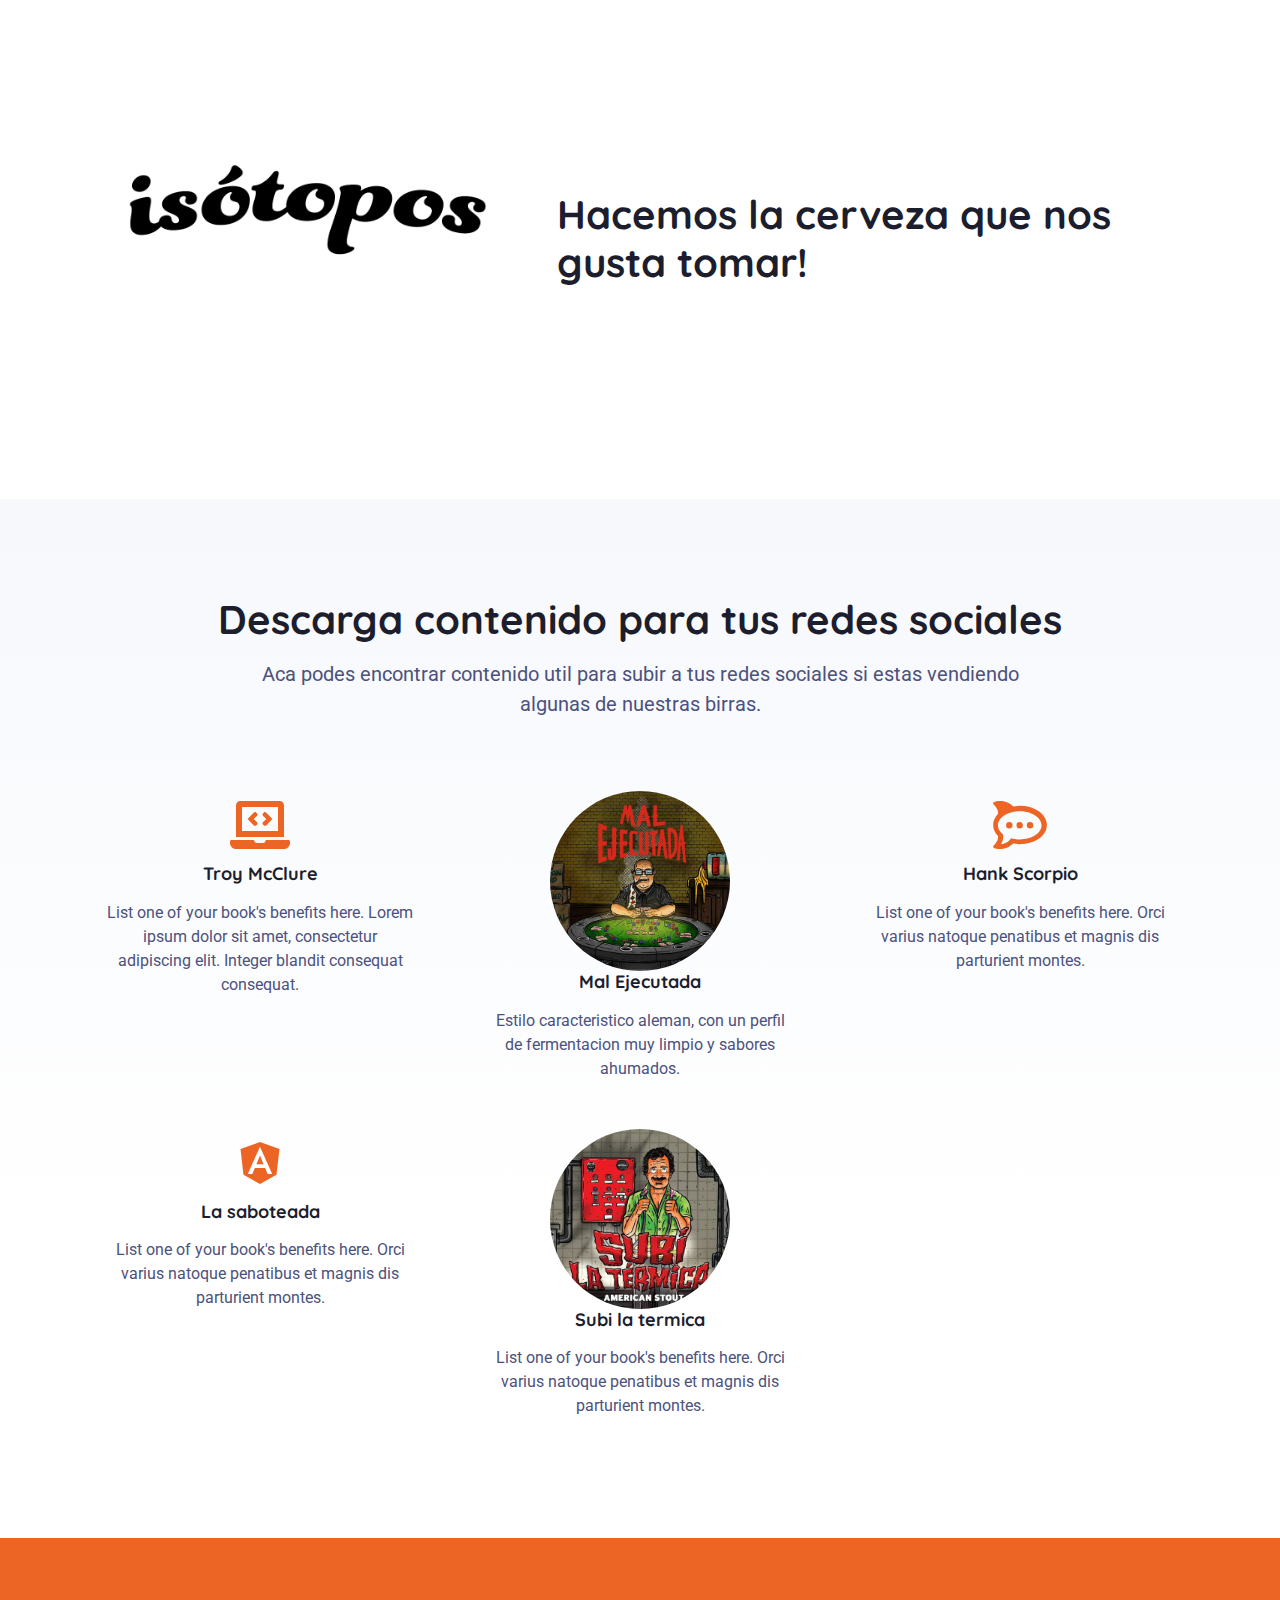
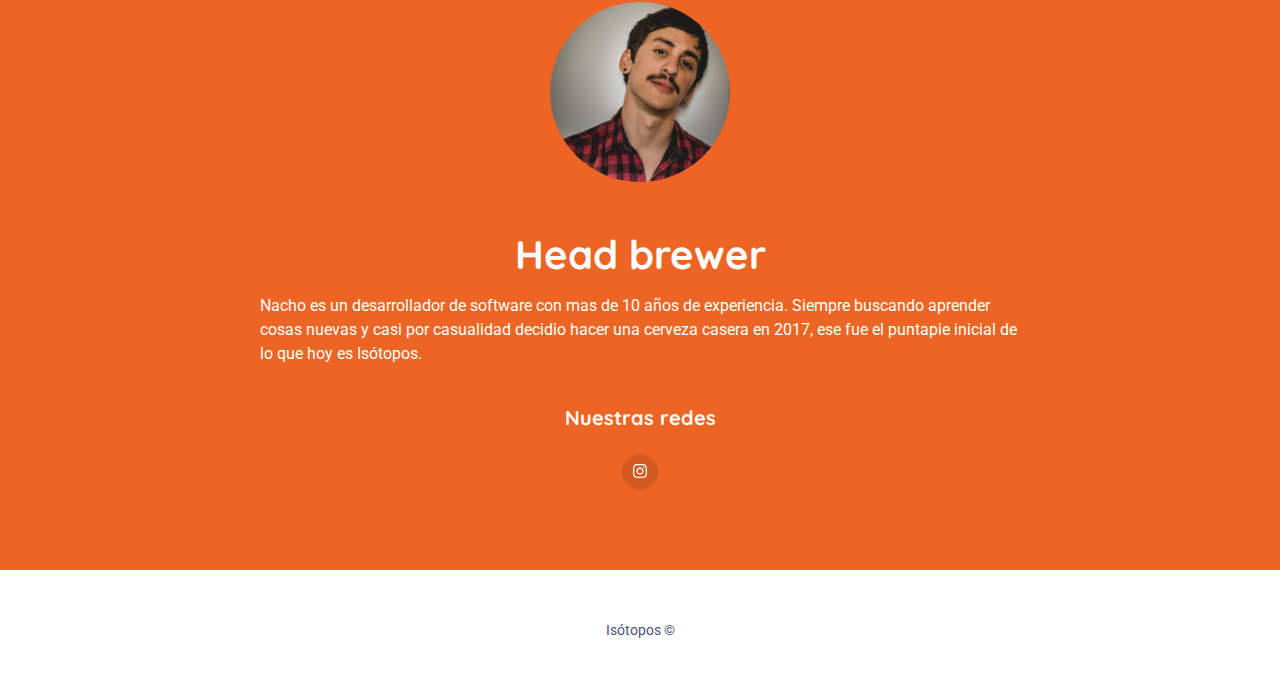
==== commit d70242b7: "removed unused files, simplify template" ====
--- a/index.html
+++ b/index.html
@@ -2,530 +2,199 @@
 <html lang="en">
 
 <head>
-	<title>Isotopos</title>
-
-	<!-- Meta -->
-	<meta charset="utf-8">
-	<meta http-equiv="X-UA-Compatible" content="IE=edge">
-	<meta name="viewport" content="width=device-width, initial-scale=1.0">
-	<meta name="description" content="">
-	<meta name="author" content="Xiaoying Riley at 3rd Wave Media">
-
-	<!-- Google Font -->
-	<link href="https://fonts.googleapis.com/css?family=Quicksand:700|Roboto:400,400i,700&display=swap"
-		rel="stylesheet">
-
-	<!-- FontAwesome JS-->
-	<script defer src="assets/fontawesome/js/all.min.js"></script>
-
-	<!-- Theme CSS -->
-	<link id="theme-style" rel="stylesheet" href="assets/css/theme.css">
+    <title>Isótopos</title>
+
+    <!-- Meta -->
+    <meta charset="utf-8">
+    <meta http-equiv="X-UA-Compatible" content="IE=edge">
+    <meta name="viewport" content="width=device-width, initial-scale=1.0">
+    <meta name="description" content="">
+
+    <!-- Google Font -->
+    <link href="https://fonts.googleapis.com/css?family=Quicksand:700|Roboto:400,400i,700&display=swap"
+          rel="stylesheet">
+
+    <!-- FontAwesome JS-->
+    <script defer src="assets/fontawesome/js/all.min.js"></script>
+
+    <!-- Theme CSS -->
+    <link id="theme-style" rel="stylesheet" href="assets/css/theme.css">
+    <link id="theme-style" rel="stylesheet" href="assets/css/custom.css">
 
 </head>
 
 <body>
-	<header class="header">
-		<div class="branding">
-			<div class="container-fluid position-relative py-3">
-				<div class="logo-wrapper">
-					<div class="site-logo"><a class="navbar-brand" href="index.html"><img class="logo-icon me-2"
-								src="assets/images/site-logo.svg" alt="logo"><span class="logo-text">DevBook</span></a>
-					</div>
-				</div>
-				<!--//docs-logo-wrapper-->
-
-			</div>
-			<!--//container-->
-		</div>
-		<!--//branding-->
-	</header>
-	<!--//header-->
-
-	<section class="hero-section">
-		<div class="container">
-			<div class="row">
-				<div class="col-12 col-md-7 pt-5 mb-5 align-self-center">
-					<div class="promo pe-md-3 pe-lg-5">
-						<h1 class="headline mb-3">
-							Free Book &amp; eBook <br>Landing Page Template
-						</h1>
-						<!--//headline-->
-						<div class="subheadline mb-4">
-							A free Bootstrap 5 template for developers and programmers who want to self-publish books.
-							Download now and start selling your book right away!
-
-						</div>
-						<!--//subheading-->
-
-						<div class="cta-holder row gx-md-3 gy-3 gy-md-0">
-							<div class="col-12 col-md-auto">
-								<a class="btn btn-primary w-100"
-									href="https://themes.3rdwavemedia.com/bootstrap-templates/startup/devbook-free-bootstrap-5-book-ebook-landing-page-template-for-developers/">Buy
-									for $10</a>
-							</div>
-							<div class="col-12 col-md-auto">
-								<a class="btn btn-secondary scrollto w-100" href="#benefits-section">Learn More</a>
-							</div>
-						</div>
-						<!--//cta-holder-->
-					</div>
-					<!--//promo-->
-				</div>
-				<!--col-->
-				<div class="col-12 col-md-5 mb-5 align-self-center">
-					<div class="book-cover-holder">
-						<img class="img-fluid book-cover" src="assets/images/devbook-cover.png" alt="book cover">
-					</div>
-				</div>
-				<!--col-->
-			</div>
-			<!--//row-->
-		</div>
-		<!--//container-->
-	</section>
-	<!--//hero-section-->
-
-	<section id="benefits-section" class="benefits-section theme-bg-light-gradient py-5">
-		<div class="container py-5">
-			<h2 class="section-heading text-center mb-3">What Will You Get From This Book?</h2>
-			<div class="section-intro single-col-max mx-auto text-center mb-5">Section intro goes here. Lorem ipsum
-				dolor sit amet, consectetur adipiscing elit. Integer blandit consequat consequat. Orci varius natoque
-				penatibus et magnis. </div>
-			<div class="row text-center">
-				<div class="item col-12 col-md-6 col-lg-4">
-					<div class="item-inner p-3 p-lg-4">
-						<div class="item-header mb-3">
-							<div class="item-icon"><i class="fas fa-laptop-code"></i></div>
-							<h3 class="item-heading">Build Lorem Ipsum lobortis nec mauris habitant morbi</h3>
-						</div>
-						<!--//item-heading-->
-						<div class="item-desc">
-							List one of your book's benefits here. Lorem ipsum dolor sit amet, consectetur adipiscing
-							elit. Integer blandit consequat consequat.
-						</div>
-						<!--//item-desc-->
-					</div>
-					<!--//item-inner-->
-				</div>
-				<!--//item-->
-				<div class="item col-12 col-md-6 col-lg-4">
-					<div class="item-inner p-3 p-lg-4">
-						<div class="item-header mb-3">
-							<div class="item-icon"><i class="fab fa-js-square"></i></div>
-							<h3 class="item-heading">Learn from lorem ipsum dolor sit amet consectetur</h3>
-						</div>
-						<!--//item-heading-->
-						<div class="item-desc">
-							List one of your book's benefits here. Orci varius natoque penatibus et magnis dis
-							parturient montes.
-						</div>
-						<!--//item-desc-->
-					</div>
-					<!--//item-inner-->
-				</div>
-				<!--//item-->
-				<div class="item col-12 col-md-6 col-lg-4">
-					<div class="item-inner p-3 p-lg-4">
-						<div class="item-header mb-3">
-							<div class="item-icon"><i class="fab fa-rocketchat"></i></div>
-							<h3 class="item-heading">Discover phasellus id egestas tellus maximus</h3>
-						</div>
-						<!--//item-heading-->
-						<div class="item-desc">
-							List one of your book's benefits here. Orci varius natoque penatibus et magnis dis
-							parturient montes.
-						</div>
-						<!--//item-desc-->
-					</div>
-					<!--//item-inner-->
-				</div>
-				<!--//item-->
-				<div class="item col-12 col-md-6 col-lg-4">
-					<div class="item-inner p-3 p-lg-4">
-						<div class="item-header mb-3">
-							<div class="item-icon"><i class="fab fa-angular"></i></div>
-							<h3 class="item-heading">Master aliquet augue ac ipsum lobortis interdum</h3>
-						</div>
-						<!--//item-heading-->
-						<div class="item-desc">
-							List one of your book's benefits here. Orci varius natoque penatibus et magnis dis
-							parturient montes.
-						</div>
-						<!--//item-desc-->
-					</div>
-					<!--//item-inner-->
-				</div>
-				<!--//item-->
-				<div class="item col-12 col-md-6 col-lg-4">
-					<div class="item-inner p-3 p-lg-4">
-						<div class="item-header mb-3">
-							<div class="item-icon"><i class="fas fa-code-branch"></i></div>
-							<h3 class="item-heading">Deploy elementum mauris tincidunt tempus sagittis</h3>
-						</div>
-						<!--//item-heading-->
-						<div class="item-desc">
-							List one of your book's benefits here. Orci varius natoque penatibus et magnis dis
-							parturient montes.
-						</div>
-						<!--//item-desc-->
-					</div>
-					<!--//item-inner-->
-				</div>
-				<!--//item-->
-				<div class="item col-12 col-md-6 col-lg-4">
-					<div class="item-inner p-3 p-lg-4">
-						<div class="item-header mb-3">
-							<div class="item-icon"><i class="fas fa-hand-holding-usd"></i></div>
-							<h3 class="item-heading">Become mattis est et mauris tempus non imperdiet</h3>
-						</div>
-						<!--//item-heading-->
-						<div class="item-desc">
-							List one of your book's benefits here. Orci varius natoque penatibus et magnis dis
-							parturient montes.
-						</div>
-						<!--//item-desc-->
-					</div>
-					<!--//item-inner-->
-				</div>
-				<!--//item-->
-			</div>
-			<!--//row-->
-		</div>
-		<!--//container-->
-	</section>
-	<!--//benefits-section-->
-
-	<section id="content-section" class="content-section">
-		<div class="container">
-			<div class="single-col-max mx-auto">
-				<h2 class="section-heading text-center mb-5">What's Included</h2>
-				<div class="row">
-					<div class="col-12 col-md-6">
-						<div class="figure-holder mb-5">
-							<img class="img-fluid" src="assets/images/devbook-devices.png" alt="image">
-						</div>
-						<!--//figure-holder-->
-					</div>
-					<!--//col-->
-					<div class="col-12 col-md-6 mb-5">
-						<div class="key-points mb-4 text-center">
-							<ul class="key-points-list list-unstyled mb-4 mx-auto d-inline-block text-start">
-								<li><i class="fas fa-check-circle me-2"></i>List your book's content here.</li>
-								<li><i class="fas fa-check-circle me-2"></i>PDF fermentum tincidunt erat.</li>
-								<li><i class="fas fa-check-circle me-2"></i>EPUB curabitur fermentum.</li>
-								<li><i class="fas fa-check-circle me-2"></i>Lorem ipsum dolor sit amet.</li>
-								<li><i class="fas fa-check-circle me-2"></i>Praesent molestie odio risus. </li>
-								<li><i class="fas fa-check-circle me-2"></i>Kindle curabitur fermentum.</li>
-								<li><i class="fas fa-check-circle me-2"></i>Kindle curabitur fermentum.</li>
-								<li><i class="fas fa-check-circle me-2"></i>Kindle curabitur fermentum.</li>
-							</ul>
-							<div class="text-center"><a class="btn btn-primary"
-									href="https://themes.3rdwavemedia.com/bootstrap-templates/startup/devbook-free-bootstrap-5-book-ebook-landing-page-template-for-developers/">I
-									want this book</a></div>
-						</div>
-						<!--//key-points-->
-
-					</div>
-					<!--//col-12-->
-				</div>
-				<!--//row-->
-			</div>
-			<!--//single-col-max-->
-		</div>
-		<!--//container-->
-	</section>
-	<!--//content-section-->
-
-	<section id="audience-section" class="audience-section py-5">
-		<div class="container">
-			<h2 class="section-heading text-center mb-4">Who This Book Is For</h2>
-			<div class="section-intro single-col-max mx-auto text-center mb-5">
-				List your target readers in this section and back up with reviews. Lorem ipsum dolor sit amet,
-				consectetur adipiscing elit. Proin sodales sit amet neque sit amet molestie. Vivamus hendrerit nisi
-				condimentum erat tempus, vitae accumsan odio euismod.
-			</div>
-			<!--//section-intro-->
-			<div class="audience mx-auto">
-				<div class="item row gx-3">
-					<div class="col-auto item-icon"><i class="fas fa-user-check"></i></div>
-					<div class="col">
-						<h4 class="item-title">Software Developers</h4>
-						<div class="item-desc">Learn lorem ipsum dolor sit amet, consectetur adipiscing elit. Proin
-							sodales sit amet neque sit amet molestie.</div>
-					</div>
-					<!--//col-->
-				</div>
-				<!--//item-->
-				<div class="item row gx-3">
-					<div class="col-auto item-icon"><i class="fas fa-user-check"></i></div>
-					<div class="col">
-						<h4 class="item-title">App Developers</h4>
-						<div class="item-desc">Learn lorem ipsum dolor sit amet, consectetur adipiscing elit. Proin
-							sodales sit amet neque sit amet molestie.</div>
-					</div>
-					<!--//col-->
-				</div>
-				<!--//item-->
-				<div class="item row gx-3">
-					<div class="col-auto item-icon"><i class="fas fa-user-check"></i></div>
-					<div class="col">
-						<h4 class="item-title">Web Developers</h4>
-						<div class="item-desc">Learn lorem ipsum dolor sit amet, consectetur adipiscing elit. Proin
-							sodales sit amet neque sit amet molestie.</div>
-					</div>
-					<!--//col-->
-				</div>
-				<!--//item-->
-				<div class="item row gx-3">
-					<div class="col-auto item-icon"><i class="fas fa-user-check"></i></div>
-					<div class="col">
-						<h4 class="item-title">Product Designers</h4>
-						<div class="item-desc">Learn lorem ipsum dolor sit amet, consectetur adipiscing elit. Proin
-							sodales sit amet neque sit amet molestie.</div>
-					</div>
-					<!--//col-->
-				</div>
-				<!--//item-->
-			</div>
-			<!--//audience-->
-		</div>
-		<!--//container-->
-	</section>
-	<!--//audience-section-->
-
-	<section id="form-section" class="form-section">
-		<div class="container">
-			<div class="lead-form-wrapper single-col-max mx-auto theme-bg-light rounded p-5">
-				<h2 class="form-heading text-center">Get A Free Preview</h2>
-				<div class="form-intro text-center mb-3">Sign up to get a free preview of the book. <br>You can offer
-					visitors free book previews to generate leads.</div>
-				<div class="form-wrapper mx-auto">
-					<form class="signup-form row g-2 align-items-center">
-						<div class="col-12 col-lg-9">
-							<label class="sr-only" for="semail">Email</label>
-							<input type="email" id="semail" name="semail1" class="form-control me-md-1 semail"
-								placeholder="Your email">
-						</div>
-						<div class="col-12 col-lg-3">
-							<button type="submit" class="btn btn-primary btn-submit w-100">Send</button>
-						</div>
-					</form>
-					<!--//signup-form-->
-				</div>
-				<!--//form-wrapper-->
-			</div>
-			<!--//lead-form-wrapper-->
-		</div>
-		<!--//container-->
-	</section>
-	<!--//form-section-->
-
-	<section id="reviews-section" class="reviews-section py-5">
-		<div class="container">
-			<h2 class="section-heading text-center">Book Reviews</h2>
-			<div class="section-intro text-center single-col-max mx-auto mb-5">See what our readers are saying. </div>
-			<div class="row justify-content-center">
-				<div class="item col-12 col-lg-4 p-3 mb-4">
-					<div class="item-inner theme-bg-light rounded p-4">
-
-						<blockquote class="quote">
-							"Excellent Book! Add your book review here consectetur adipiscing elit. Aliquam euismod nunc
-							porta urna facilisis tempor. "
-						</blockquote>
-						<!--//item-->
-						<div class="source row gx-md-3 gy-3 gy-md-0">
-							<div class="col-12 col-md-auto text-center text-md-start">
-								<img class="source-profile" src="assets/images/profiles/profile-1.png" alt="image">
-							</div>
-							<!--//col-->
-							<div class="col source-info text-center text-md-start">
-								<div class="source-name">James Doe</div>
-								<div class="soure-title">Co-Founder, Startup Week</div>
-							</div>
-							<!--//col-->
-						</div>
-						<!--//source-->
-						<div class="icon-holder"><i class="fas fa-quote-right"></i></div>
-					</div>
-					<!--//inner-->
-				</div>
-				<!--//item-->
-				<div class="item col-12 col-lg-4 p-3 mb-4">
-					<div class="item-inner theme-bg-light rounded p-4">
-						<blockquote class="quote">
-							"Great Book! Add your book review here consectetur adipiscing elit. Aliquam euismod nunc
-							porta urna facilisis tempor. Praesent mauris neque."
-						</blockquote>
-						<!--//item-->
-						<div class="source row gx-md-3 gy-3 gy-md-0 align-items-center">
-							<div class="col-12 col-md-auto text-center text-md-start">
-								<img class="source-profile" src="assets/images/profiles/profile-2.png" alt="image">
-							</div>
-							<!--//col-->
-							<div class="col source-info text-center text-md-start">
-								<div class="source-name">Jean Doe</div>
-								<div class="soure-title">Co-Founder, Company Tristique</div>
-							</div>
-							<!--//col-->
-						</div>
-						<!--//source-->
-
-						<div class="icon-holder"><i class="fas fa-quote-right"></i></div>
-					</div>
-					<!--//inner-->
-				</div>
-				<!--//item-->
-				<div class="item col-12 col-lg-4 p-3 mb-4">
-					<div class="item-inner theme-bg-light rounded p-4">
-						<blockquote class="quote">
-							"Excellent Book! Add your book review here consectetur adipiscing elit. Pellentesque ac leo
-							turpis. Phasellus imperdiet id ligula tempor imperdiet."
-						</blockquote>
-						<!--//item-->
-						<div class="source row gx-md-3 gy-3 gy-md-0 align-items-center">
-							<div class="col-12 col-md-auto text-center text-md-start">
-								<img class="source-profile" src="assets/images/profiles/profile-3.png" alt="image">
-							</div>
-							<!--//col-->
-							<div class="col source-info text-center text-md-start">
-								<div class="source-name">Tom Doe</div>
-								<div class="soure-title">Product Designer, Company Lorem</div>
-							</div>
-							<!--//col-->
-						</div>
-						<!--//source-->
-						<div class="icon-holder"><i class="fas fa-quote-right"></i></div>
-					</div>
-					<!--//inner-->
-				</div>
-				<!--//item-->
-				<div class="item col-12 col-lg-4 p-3 mb-4">
-					<div class="item-inner theme-bg-light rounded p-4">
-						<blockquote class="quote">
-							"Another book review here consectetur adipiscing elit. Pellentesque ac leo turpis. Phasellus
-							imperdiet id ligula tempor imperdiet."
-						</blockquote>
-						<!--//item-->
-						<div class="source row gx-md-3 gy-3 gy-md-0 align-items-center">
-							<div class="col-12 col-md-auto text-center text-md-start">
-								<img class="source-profile" src="assets/images/profiles/profile-4.png" alt="image">
-							</div>
-							<!--//col-->
-							<div class="col source-info text-center text-md-start">
-								<div class="source-name">Alice Doe</div>
-								<div class="soure-title">App Developer, Company Ipsum</div>
-							</div>
-							<!--//col-->
-						</div>
-						<!--//source-->
-						<div class="icon-holder"><i class="fas fa-quote-right"></i></div>
-					</div>
-					<!--//inner-->
-				</div>
-				<!--//item-->
-				<div class="item col-12 col-lg-4 p-3 mb-4">
-					<div class="item-inner theme-bg-light rounded p-4">
-						<blockquote class="quote">
-							"Another book review here consectetur adipiscing elit. Pellentesque ac leo turpis. Phasellus
-							imperdiet id ligula tempor imperdiet."
-						</blockquote>
-						<!--//item-->
-						<div class="source row gx-md-3 gy-3 gy-md-0 align-items-center">
-							<div class="col-12 col-md-auto text-center text-md-start">
-								<img class="source-profile" src="assets/images/profiles/profile-5.png" alt="image">
-							</div>
-							<!--//col-->
-							<div class="col source-info text-center text-md-start">
-								<div class="source-name">Sam Doe</div>
-								<div class="soure-title">Co-Founder, Company Integer</div>
-							</div>
-							<!--//col-->
-						</div>
-						<!--//source-->
-						<div class="icon-holder"><i class="fas fa-quote-right"></i></div>
-					</div>
-					<!--//inner-->
-				</div>
-				<!--//item-->
-			</div>
-			<!--//row-->
-			<div class="text-center">
-				<a class="btn btn-primary"
-					href="https://themes.3rdwavemedia.com/bootstrap-templates/startup/devbook-free-bootstrap-5-book-ebook-landing-page-template-for-developers/">Get
-					Your Copy Today</a>
-			</div>
-		</div>
-		<!--//container-->
-	</section>
-	<!--//reviews-section-->
-
-	<section id="author-section" class="author-section section theme-bg-primary py-5">
-		<div class="container py-3">
-			<div class="author-profile text-center mb-5">
-				<img class="author-pic" src="assets/images/profiles/author-profile.png" alt="image">
-			</div>
-			<!--//author-profile-->
-			<h2 class="section-heading text-center text-white mb-3">About The Author</h2>
-			<div class="author-bio single-col-max mx-auto">
-				<p>This book landing page template is made by product designer <a class="theme-link"
-						href="http://themes.3rdwavemedia.com" target="_blank">Xiaoying Riley</a> for developers. You can
-					use this template to self-publish and promote your book/ebook. You can easily use platforms such as
-					<a class="theme-link" href="https://gumroad.com/" target="_blank">Gumroad</a> to handle your book
-					payment and delivery.
-				</p>
-				<p> This template is 100% FREE as long as you <strong>keep the footer attribution link</strong>. You do
-					not have the rights to resell, sublicense or redistribute (even for free) the template on its own or
-					as a separate attachment from any of your work. If you’d like to use this template without the
-					footer attribution link, you can buy the <a class="theme-link"
-						href="https://themes.3rdwavemedia.com/bootstrap-templates/startup/devbook-free-bootstrap-5-book-ebook-landing-page-template-for-developers/"
-						target="_blank"><strong>commercial license</strong></a>.</p>
-				<div class="author-links text-center pt-4">
-					<h5 class="text-white mb-4">Follow Author</h5>
-					<ul class="social-list list-unstyled">
-						<li class="list-inline-item"><a href="https://twitter.com/3rdwave_themes"><i
-									class="fab fa-twitter"></i></a></li>
-						<li class="list-inline-item"><a href="https://github.com/xriley"><i
-									class="fab fa-github-alt"></i></a></li>
-						<li class="list-inline-item"><a href="https://medium.com/@3rdwave_themes"><i
-									class="fab fa-medium-m"></i></a></li>
-
-						<li class="list-inline-item"><a href="https://themes.3rdwavemedia.com/"><i
-									class="fas fa-globe-europe"></i></a></li>
-					</ul>
-					<!--//social-list-->
-				</div>
-				<!--//author-links-->
-
-			</div>
-			<!--//author-bio-->
-
-		</div>
-		<!--//container-->
-	</section>
-	<!--//author-section-->
-
-
-
-	<footer class="footer">
-
-		<div class="footer-bottom text-center py-5">
-
-			<!--/* This template is free as long as you keep the footer attribution link. If you'd like to use the template without the attribution link, you can buy the commercial license via our website: themes.3rdwavemedia.com Thank you for your support. :) */-->
-			<small class="copyright">Designed with <i class="fas fa-heart" style="color: #fb866a;"></i> by <a
-					class="theme-link" href="http://themes.3rdwavemedia.com" target="_blank">Xiaoying Riley</a> for
-				developers</small>
-
-		</div>
-
-	</footer>
-
-	<!-- Javascript -->
-	<script src="assets/plugins/popper.min.js"></script>
-	<script src="assets/plugins/bootstrap/js/bootstrap.min.js"></script>
-	<script src="assets/plugins/smoothscroll.min.js"></script>
-
-	<script src="assets/js/main.js"></script>
+    <section class="hero-section">
+        <div class="container">
+            <div class="row">
+                <div class="col-12 col-md-5 mb-5 align-self-center">
+                    <div class="book-cover-holder">
+                        <img class="img-fluid book-cover" src="assets/images/devbook-cover.png" alt="Isotopos">
+                    </div>
+                </div>
+                <div class="col-12 col-md-7 pt-5 mb-5 align-self-center">
+                    <div class="promo pe-md-3 pe-lg-5">
+                        <h1 class="headline mb-3">
+                            Hacemos la cerveza que nos gusta tomar!
+                        </h1>
+                        <!--//headline-->
+                        <div class="subheadline mb-4">
+
+                        </div>
+                    </div>
+                    <!--//promo-->
+                </div>
+                <!--col-->
+                <!--col-->
+            </div>
+            <!--//row-->
+        </div>
+        <!--//container-->
+    </section>
+    <!--//hero-section-->
+
+    <section id="benefits-section" class="benefits-section theme-bg-light-gradient py-5">
+        <div class="container py-5">
+            <h2 class="section-heading text-center mb-3">Descarga contenido para tus redes sociales</h2>
+            <div class="section-intro single-col-max mx-auto text-center mb-5">
+                Aca podes encontrar contenido util para subir a tus redes sociales si estas vendiendo algunas de nuestras birras.
+            </div>
+            <div class="row text-center">
+                <div class="item col-12 col-md-6 col-lg-4">
+                    <div class="item-inner p-3 p-lg-4">
+                        <div class="item-header mb-3">
+                            <div class="item-icon"><i class="fas fa-laptop-code"></i></div>
+                            <h3 class="item-heading">Troy McClure</h3>
+                        </div>
+                        <!--//item-heading-->
+                        <div class="item-desc">
+                            List one of your book's benefits here. Lorem ipsum dolor sit amet, consectetur adipiscing
+                            elit. Integer blandit consequat consequat.
+                        </div>
+                        <!--//item-desc-->
+                    </div>
+                    <!--//item-inner-->
+                </div>
+                <!--//item-->
+                <div class="item col-12 col-md-6 col-lg-4">
+                    <div class="item-inner p-3 p-lg-4">
+                        <div class="item-header mb-3">
+                            <img class="head-brewer" src="assets/beers/ejecutada/art.jpg" alt="image">
+                            <h3 class="item-heading">Mal Ejecutada</h3>
+                        </div>
+                        <!--//item-heading-->
+                        <div class="item-desc">
+                            Estilo caracteristico aleman, con un perfil de fermentacion muy limpio y sabores ahumados.
+                        </div>
+                        <!--//item-desc-->
+                    </div>
+                    <!--//item-inner-->
+                </div>
+                <!--//item-->
+                <div class="item col-12 col-md-6 col-lg-4">
+                    <div class="item-inner p-3 p-lg-4">
+                        <div class="item-header mb-3">
+                            <div class="item-icon"><i class="fab fa-rocketchat"></i></div>
+                            <h3 class="item-heading">Hank Scorpio</h3>
+                        </div>
+                        <!--//item-heading-->
+                        <div class="item-desc">
+                            List one of your book's benefits here. Orci varius natoque penatibus et magnis dis
+                            parturient montes.
+                        </div>
+                        <!--//item-desc-->
+                    </div>
+                    <!--//item-inner-->
+                </div>
+                <!--//item-->
+                <div class="item col-12 col-md-6 col-lg-4">
+                    <div class="item-inner p-3 p-lg-4">
+                        <div class="item-header mb-3">
+                            <div class="item-icon"><i class="fab fa-angular"></i></div>
+                            <h3 class="item-heading">La saboteada</h3>
+                        </div>
+                        <!--//item-heading-->
+                        <div class="item-desc">
+                            List one of your book's benefits here. Orci varius natoque penatibus et magnis dis
+                            parturient montes.
+                        </div>
+                        <!--//item-desc-->
+                    </div>
+                    <!--//item-inner-->
+                </div>
+                <!--//item-->
+                <div class="item col-12 col-md-6 col-lg-4">
+                    <div class="item-inner p-3 p-lg-4">
+                        <div class="item-header mb-3">
+                            <img class="head-brewer" src="assets/beers/subi/art.jpg" alt="image">
+                            <h3 class="item-heading">Subi la termica</h3>
+                        </div>
+                        <!--//item-heading-->
+                        <div class="item-desc">
+                            List one of your book's benefits here. Orci varius natoque penatibus et magnis dis
+                            parturient montes.
+                        </div>
+                        <!--//item-desc-->
+                    </div>
+                    <!--//item-inner-->
+                </div>
+            </div>
+            <!--//row-->
+        </div>
+        <!--//container-->
+    </section>
+    <!--//benefits-section-->
+
+
+    <section id="author-section" class="author-section section theme-bg-primary py-5">
+        <div class="container py-3">
+            <div class="author-profile text-center mb-5">
+                <img class="head-brewer" src="assets/images/profiles/author-profile.png" alt="image">
+            </div>
+            <!--//author-profile-->
+            <h2 class="section-heading text-center text-white mb-3">Head brewer</h2>
+            <div class="author-bio single-col-max mx-auto">
+                <p>
+                    Nacho es un desarrollador de software con mas de 10 años de experiencia.
+                    Siempre buscando aprender cosas nuevas y casi por casualidad decidio
+                    hacer una cerveza casera en 2017, ese fue el puntapie inicial de lo que hoy es Isótopos.<br />
+                </p>
+                <div class="author-links text-center pt-4">
+                    <h5 class="text-white mb-4">Nuestras redes</h5>
+                    <ul class="social-list list-unstyled">
+                        <li class="list-inline-item">
+                            <a href="https://www.instagram.com/isotoposcerveza">
+                                <i class="fab fa-instagram"></i>
+                            </a>
+                        </li>
+                    </ul>
+                    <!--//social-list-->
+                </div>
+                <!--//author-links-->
+
+            </div>
+            <!--//author-bio-->
+
+        </div>
+        <!--//container-->
+    </section>
+    <!--//author-section-->
+
+
+
+    <footer class="footer">
+        <div class="footer-bottom text-center py-5">
+            <!--/* This template is free as long as you keep the footer attribution link. If you'd like to use the template without the attribution link, you can buy the commercial license via our website: themes.3rdwavemedia.com Thank you for your support. :) */-->
+            <small class="copyright">Isótopos ©</small>
+        </div>
+    </footer>
+
+    <!-- Javascript -->
+    <script src="assets/plugins/popper.min.js"></script>
+    <script src="assets/plugins/bootstrap/js/bootstrap.min.js"></script>
+    <script src="assets/plugins/smoothscroll.min.js"></script>
+
+    <script src="assets/js/main.js"></script>
 
 </body>
-
 </html>--- a/assets/css/custom.css
+++ b/assets/css/custom.css
@@ -0,0 +1,5 @@
+.head-brewer {
+    border-radius: 50%;
+    width: 180px;
+    height: 180px;
+}
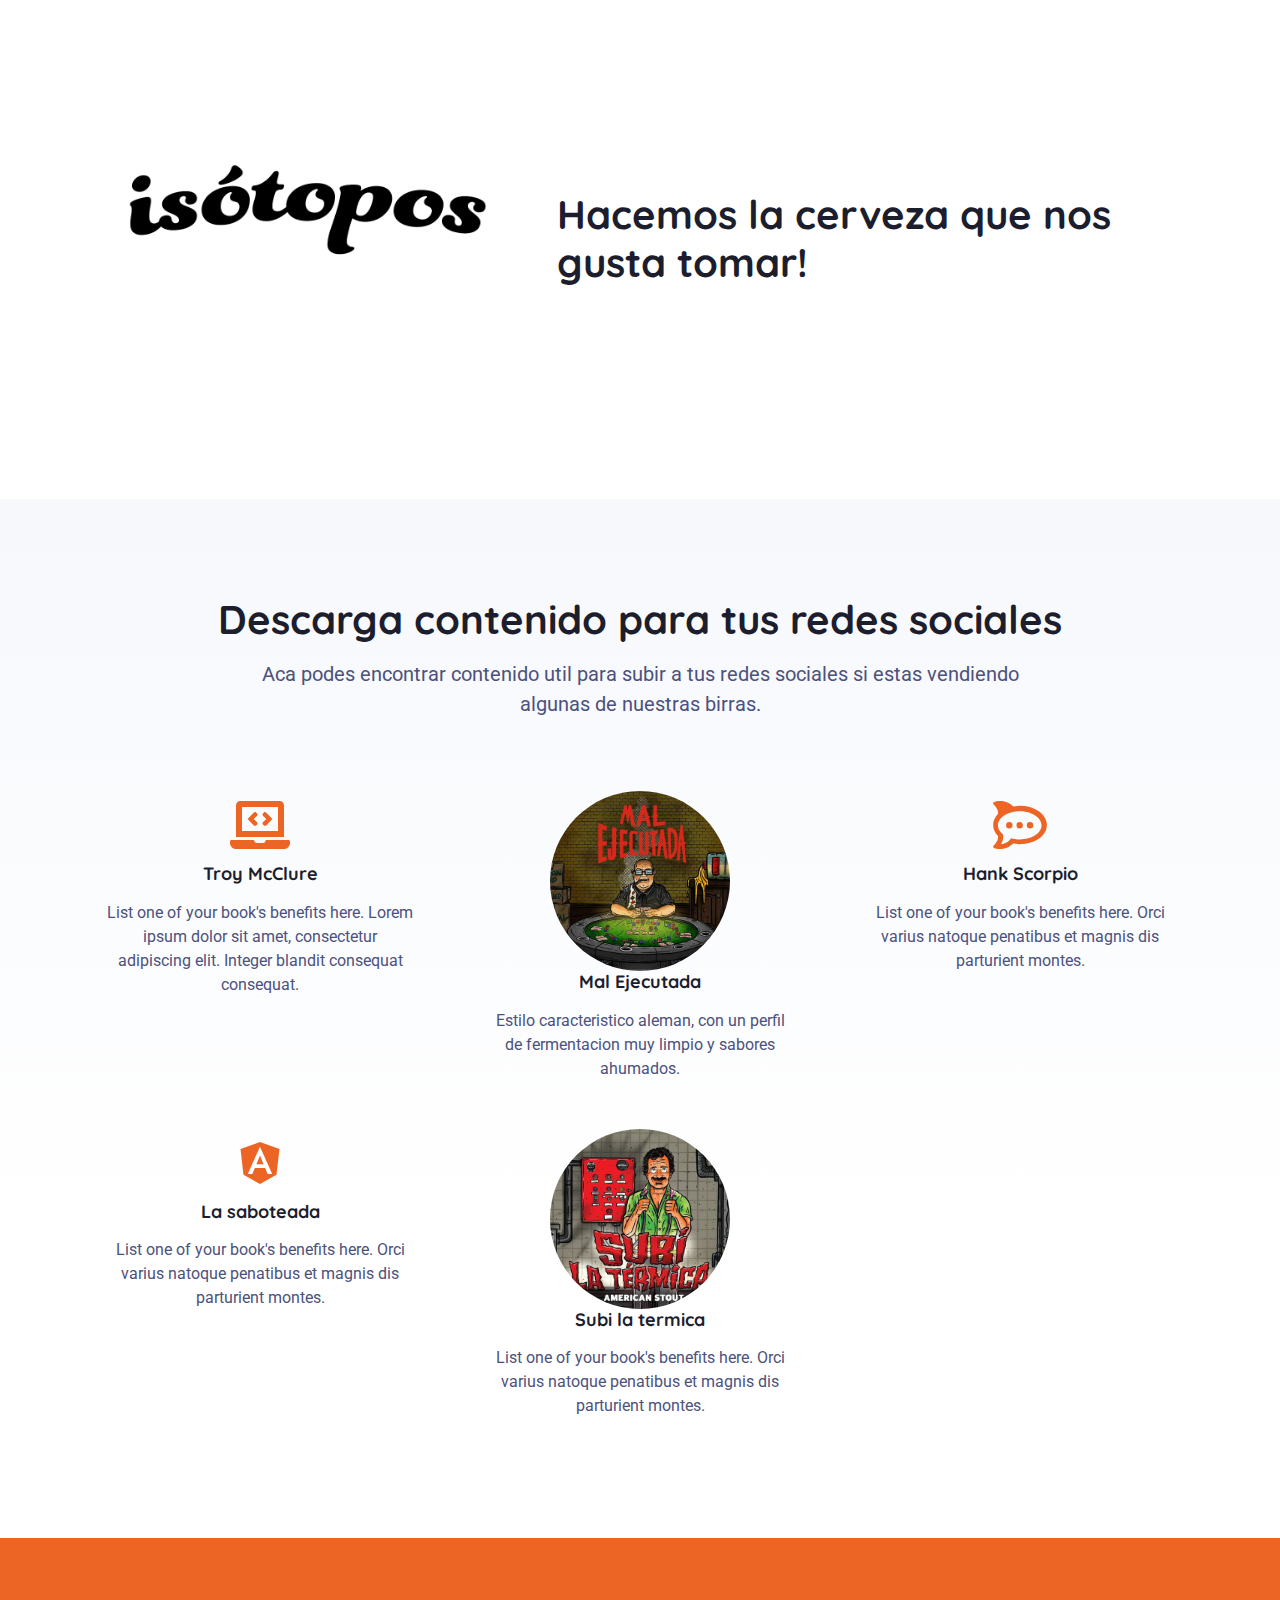
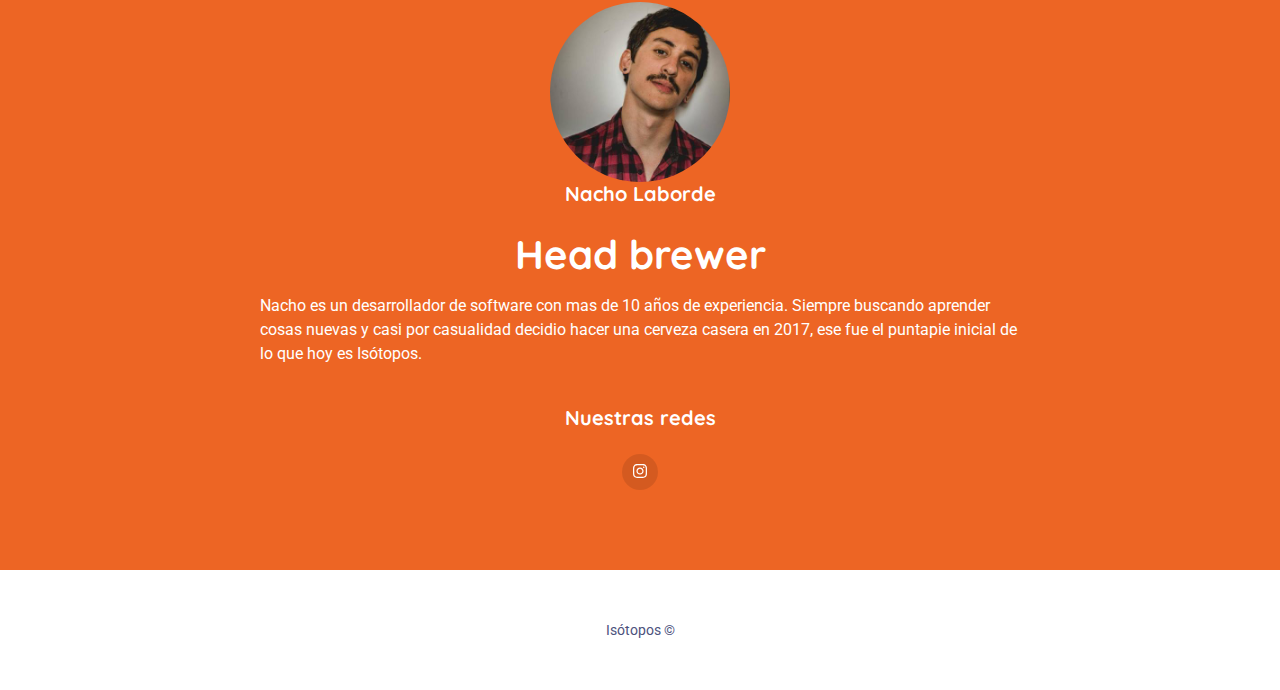
==== commit b0867489: "fix styles" ====
--- a/index.html
+++ b/index.html
@@ -148,10 +148,14 @@
 
     <section id="author-section" class="author-section section theme-bg-primary py-5">
         <div class="container py-3">
-            <div class="author-profile text-center mb-5">
+            <div class="author-profile text-center">
                 <img class="head-brewer" src="assets/images/profiles/author-profile.png" alt="image">
             </div>
             <!--//author-profile-->
+            
+            <div class="author-links text-center">
+                <h5 class="text-white mb-4">Nacho Laborde</h5>
+            </div>
             <h2 class="section-heading text-center text-white mb-3">Head brewer</h2>
             <div class="author-bio single-col-max mx-auto">
                 <p>
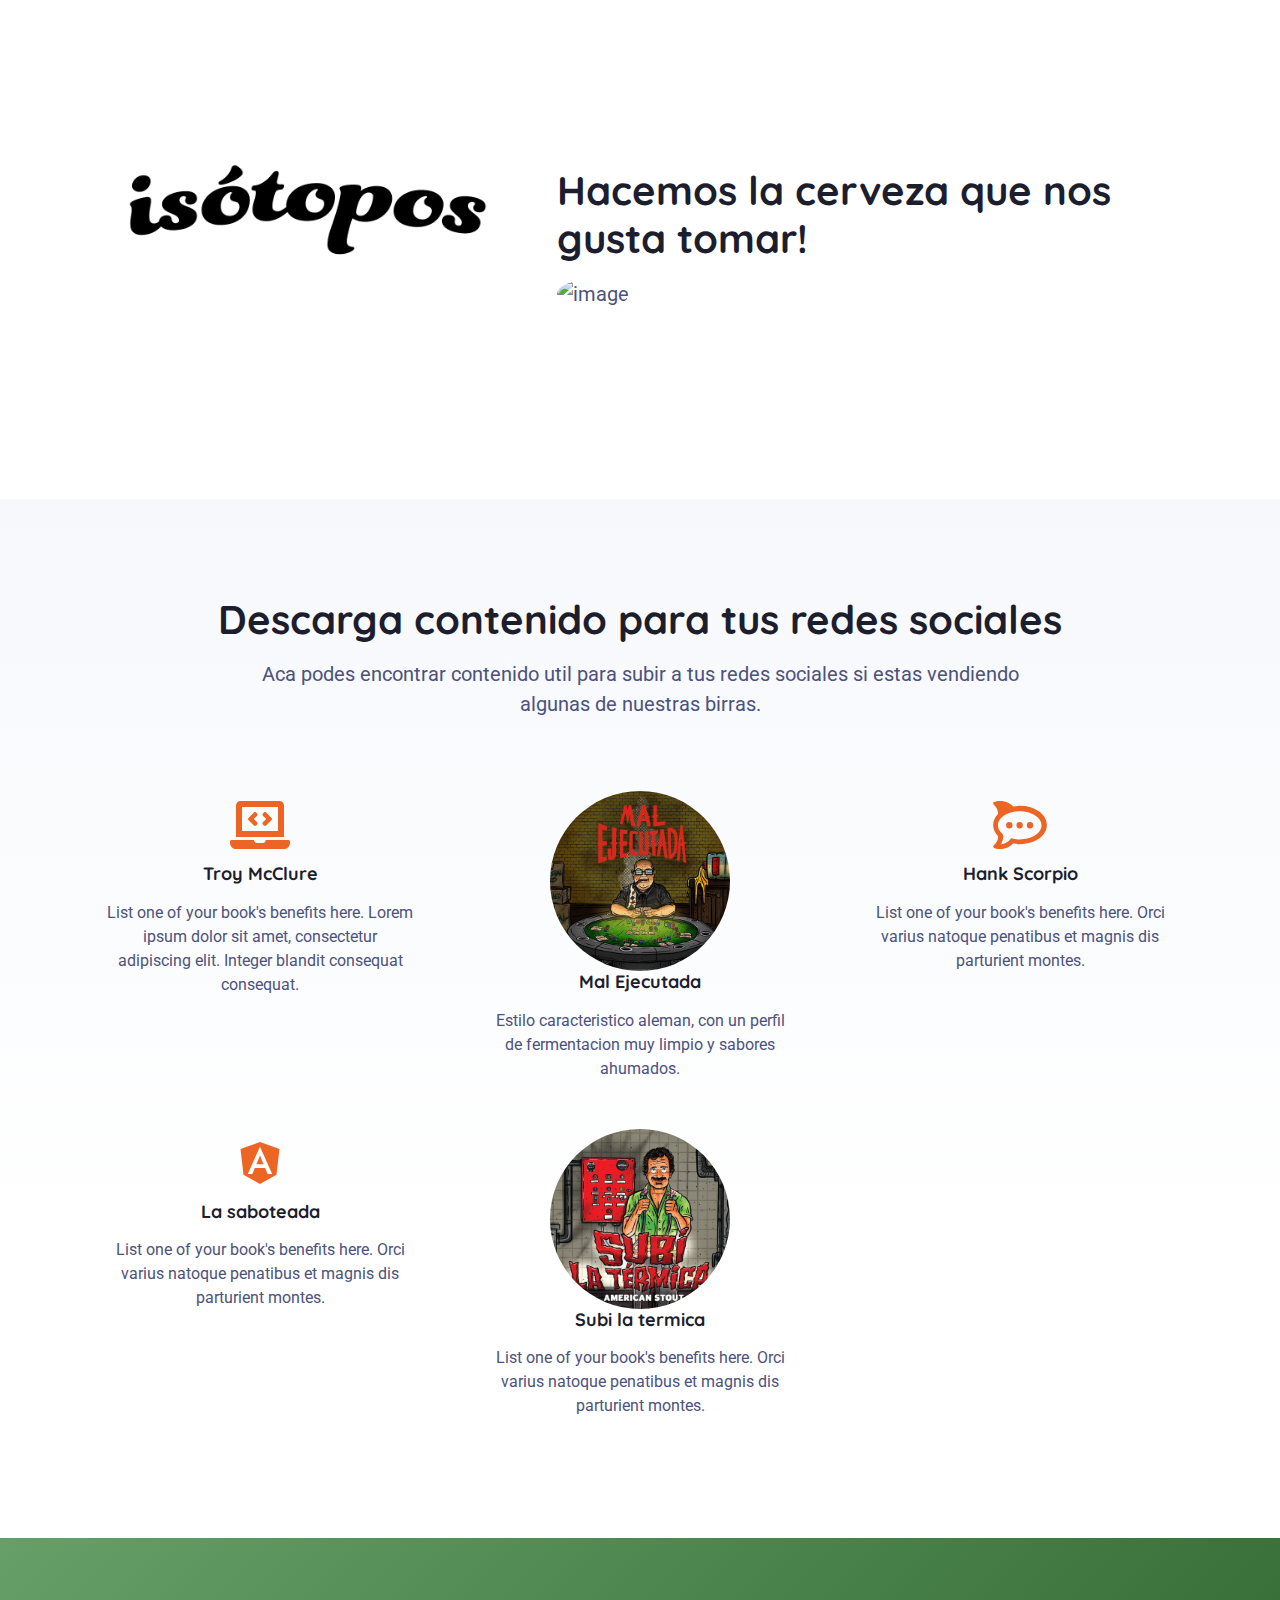
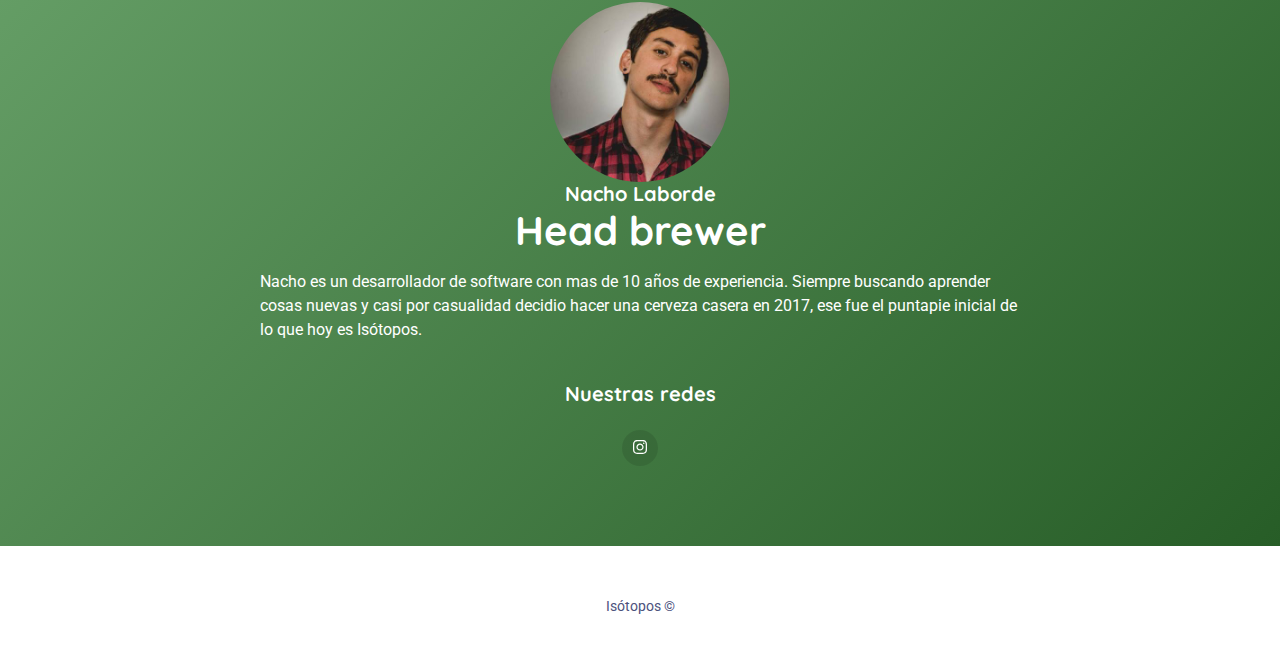
==== commit 96d1c7ef: "improve ui" ====
--- a/index.html
+++ b/index.html
@@ -29,17 +29,18 @@
             <div class="row">
                 <div class="col-12 col-md-5 mb-5 align-self-center">
                     <div class="book-cover-holder">
-                        <img class="img-fluid book-cover" src="assets/images/devbook-cover.png" alt="Isotopos">
+                        <img class="img-fluid book-cover" src="assets/images/brand-logo.png" alt="Isotopos">
                     </div>
                 </div>
                 <div class="col-12 col-md-7 pt-5 mb-5 align-self-center">
                     <div class="promo pe-md-3 pe-lg-5">
-                        <h1 class="headline mb-3">
-                            Hacemos la cerveza que nos gusta tomar!
-                        </h1>
+                     
                         <!--//headline-->
                         <div class="subheadline mb-4">
-
+                            <h1 class="headline mb-3">
+                                Hacemos la cerveza que nos gusta tomar!
+                            </h1>
+                            <img class="head-brewer" src="assets/images/beer-animation.gif" alt="image">
                         </div>
                     </div>
                     <!--//promo-->
@@ -146,17 +147,17 @@
     <!--//benefits-section-->
 
 
-    <section id="author-section" class="author-section section theme-bg-primary py-5">
+    <section id="author-section" class="author-section section author-bg py-5">
         <div class="container py-3">
             <div class="author-profile text-center">
-                <img class="head-brewer" src="assets/images/profiles/author-profile.png" alt="image">
+                <img class="head-brewer" src="assets/images/head-brewer.png" alt="image">
             </div>
             <!--//author-profile-->
             
             <div class="author-links text-center">
-                <h5 class="text-white mb-4">Nacho Laborde</h5>
-            </div>
-            <h2 class="section-heading text-center text-white mb-3">Head brewer</h2>
+                <h5 class="no-margin text-white">Nacho Laborde</h5>
+                <h2 class="section-heading text-center text-white mb-3">Head brewer</h2>
+            </div>
             <div class="author-bio single-col-max mx-auto">
                 <p>
                     Nacho es un desarrollador de software con mas de 10 años de experiencia.
--- a/assets/css/custom.css
+++ b/assets/css/custom.css
@@ -3,3 +3,12 @@
     width: 180px;
     height: 180px;
 }
+
+.author-bg {
+    background-color: #669f67;
+    background-image: linear-gradient(135deg, #669f67 0%, #275d27 100%);
+}
+
+.no-margin{
+    margin-bottom: 0;
+}